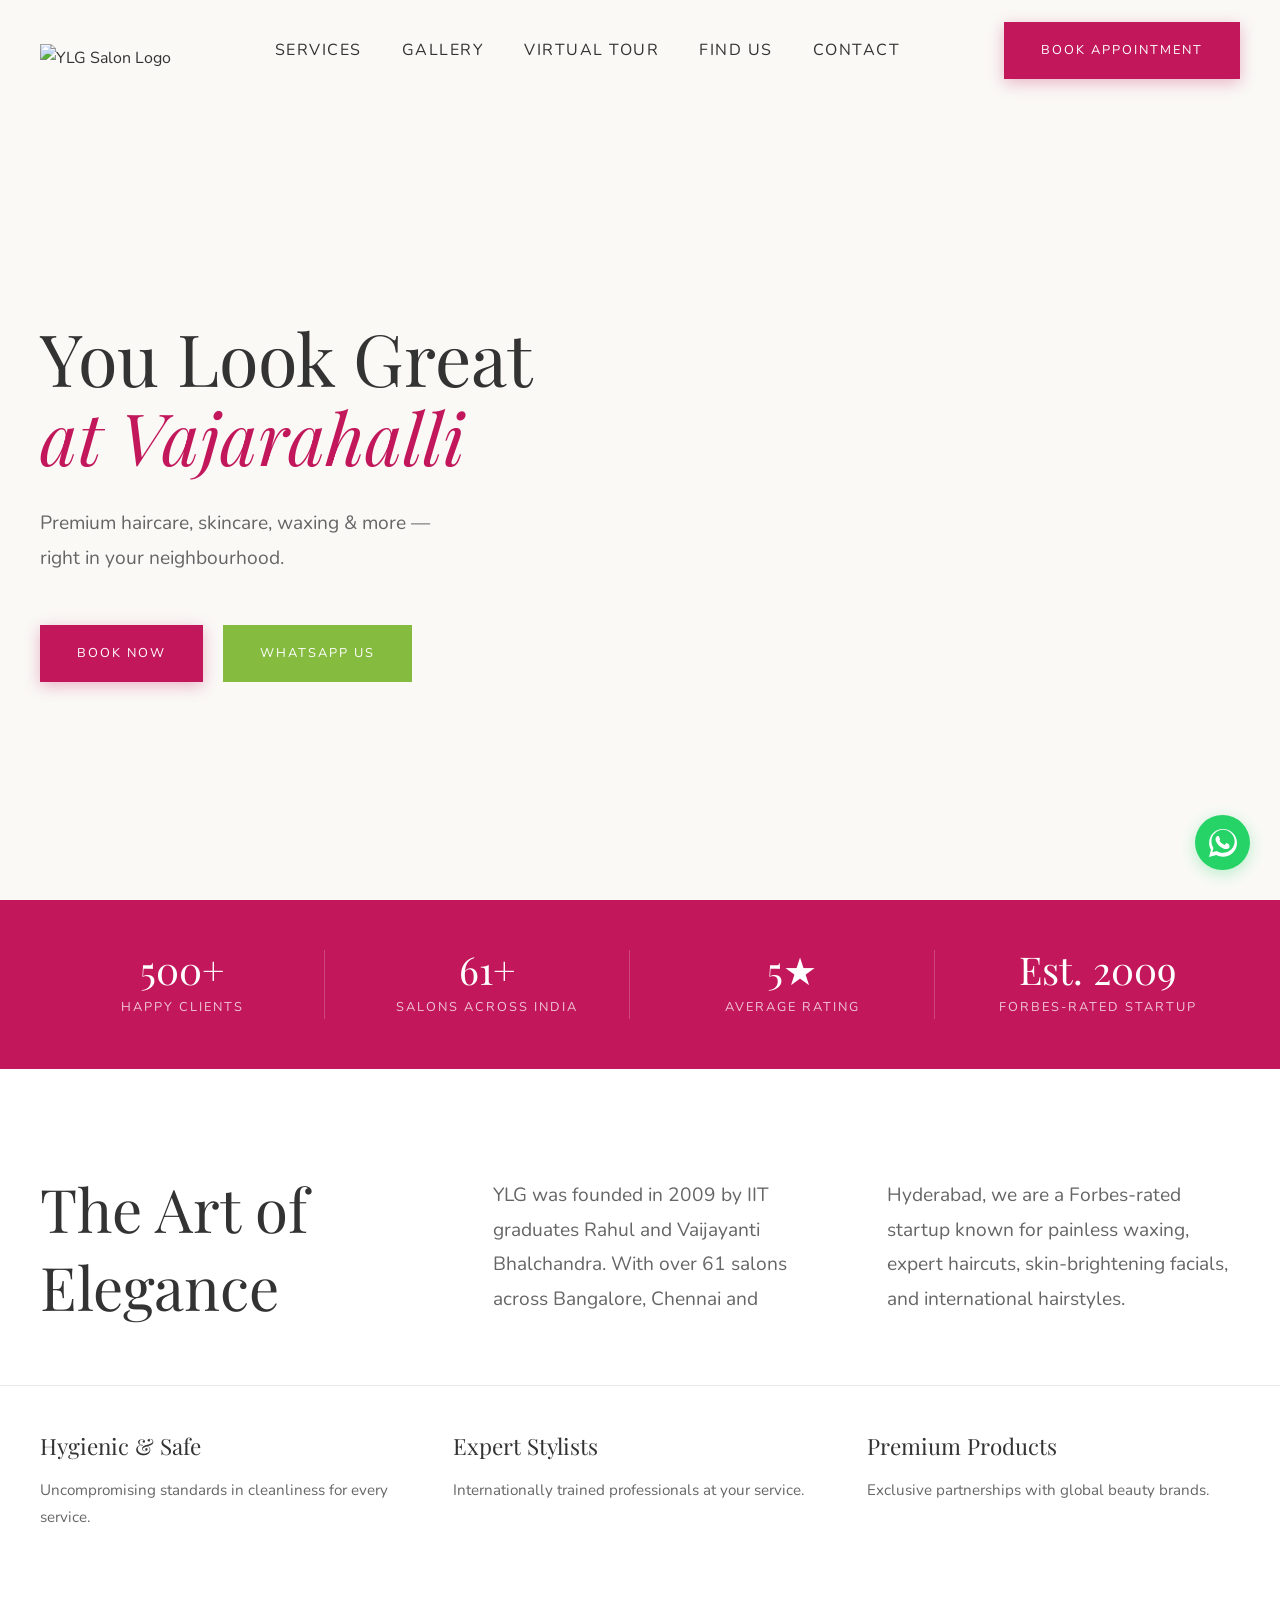
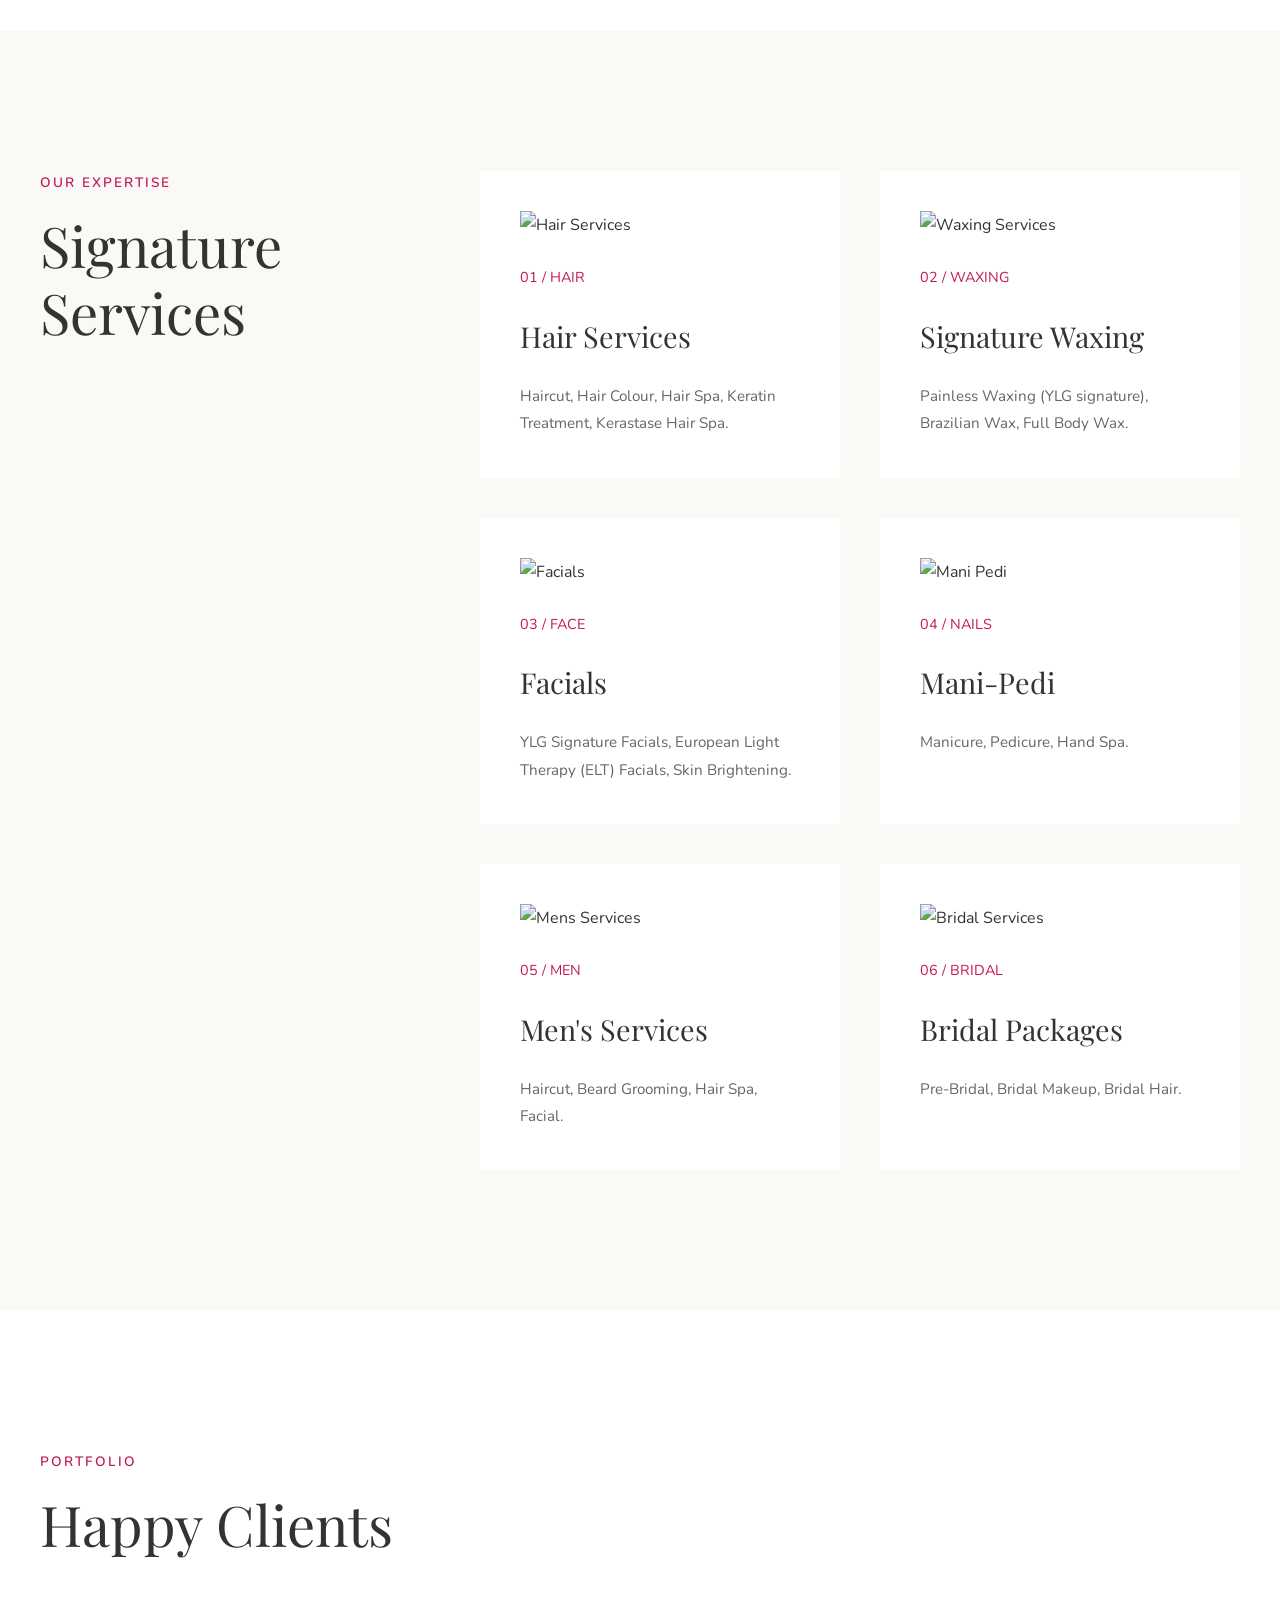
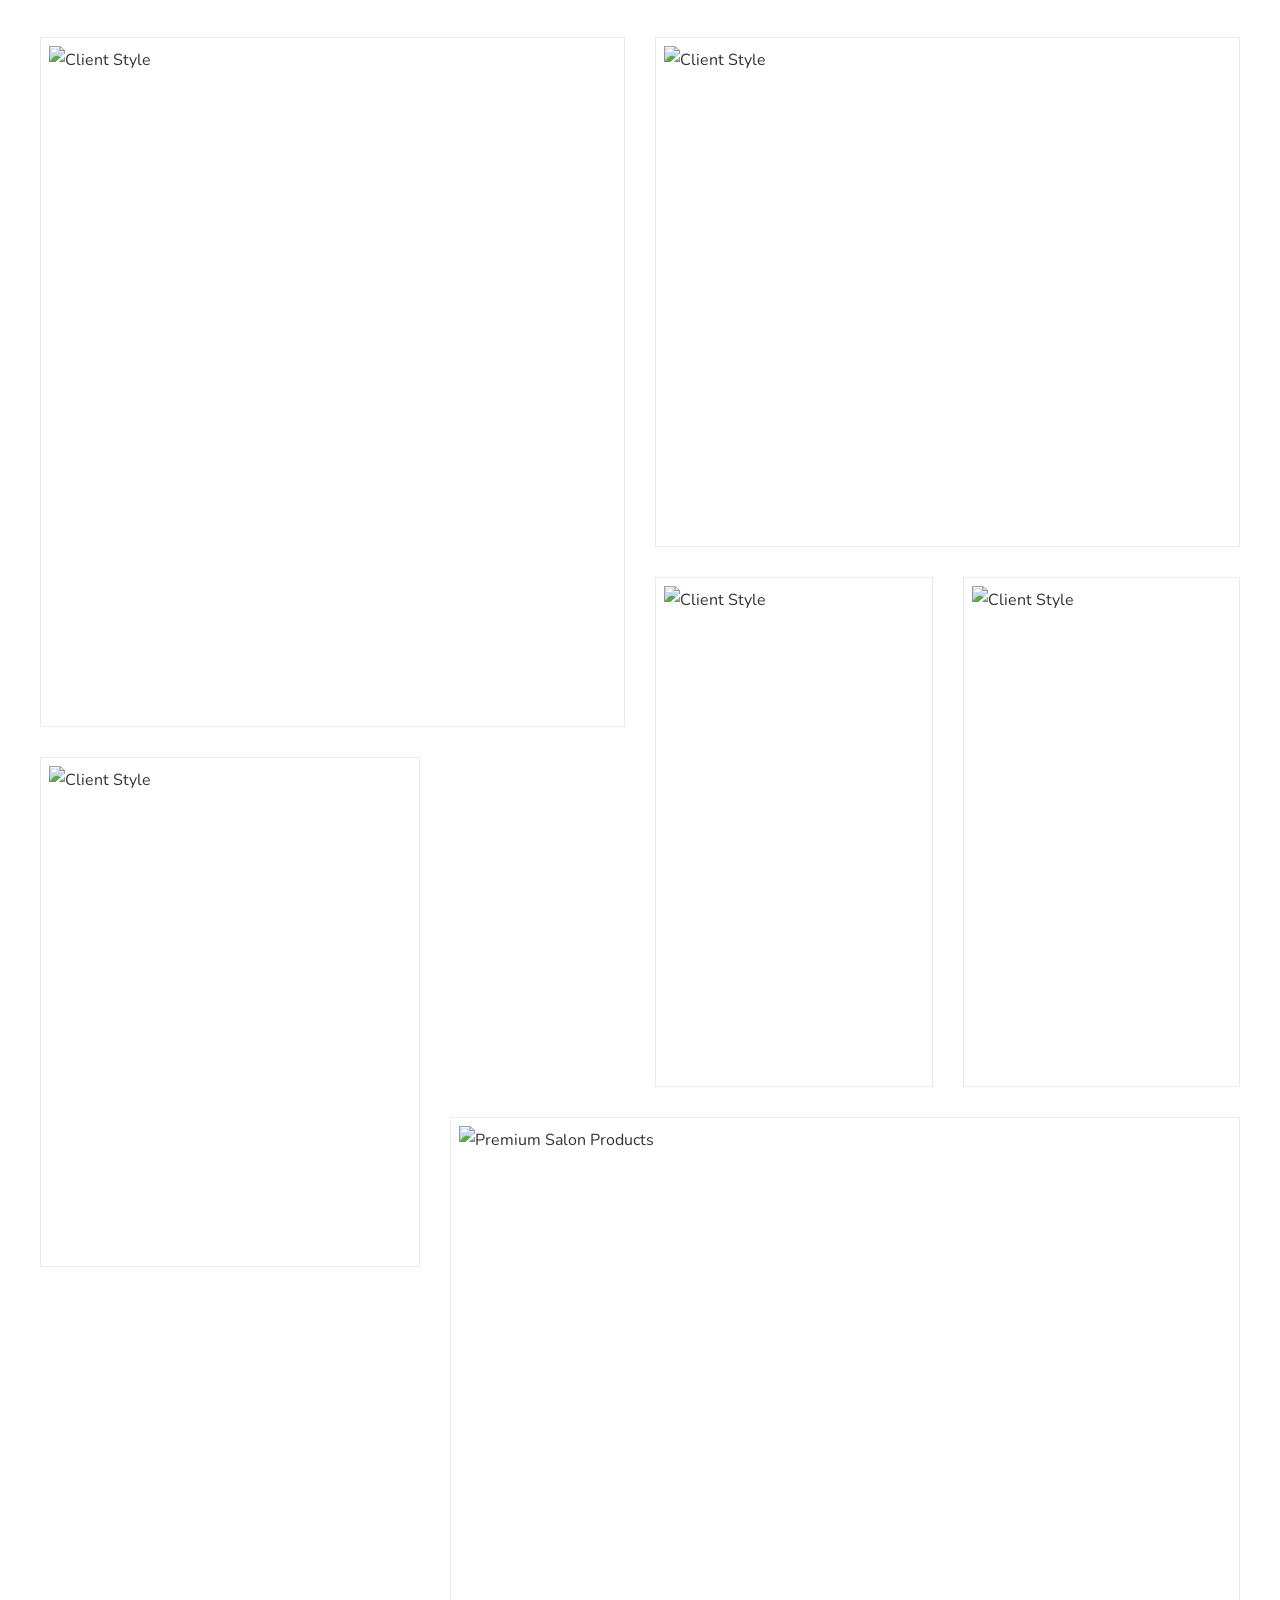
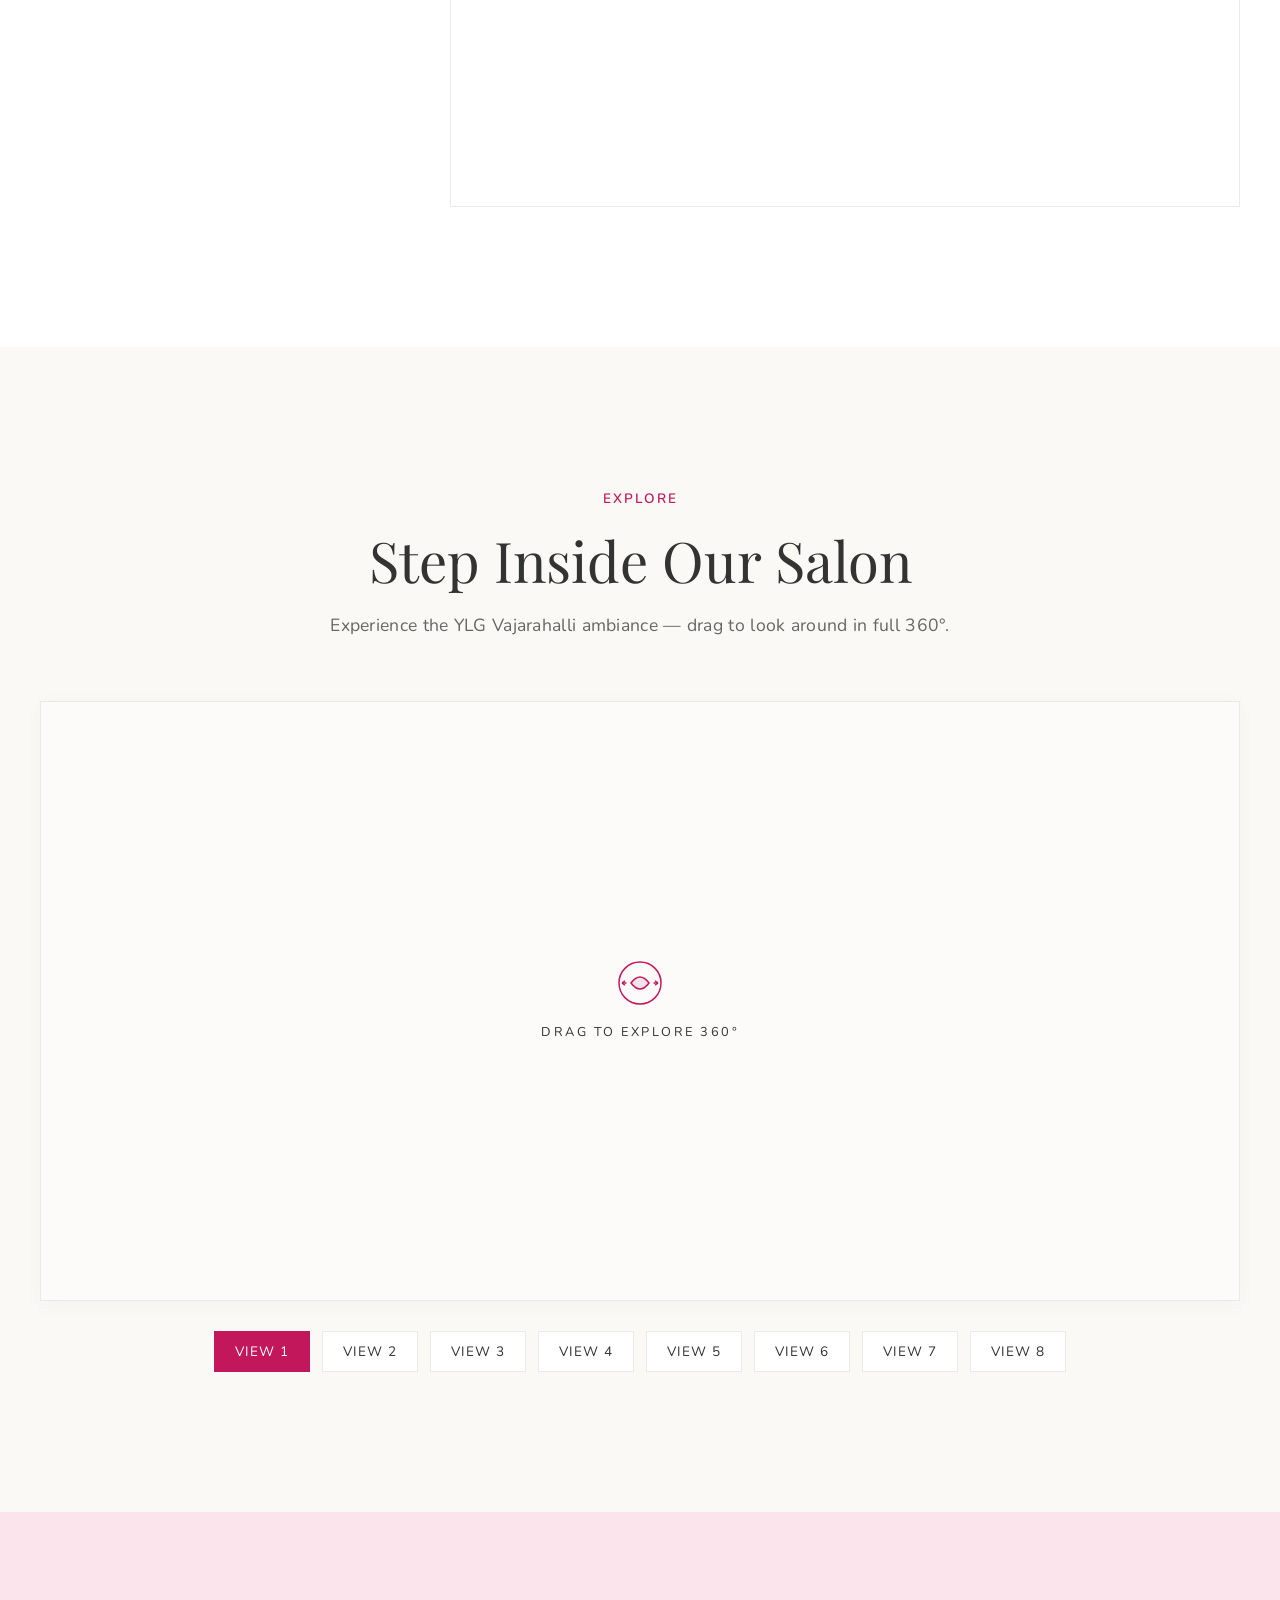
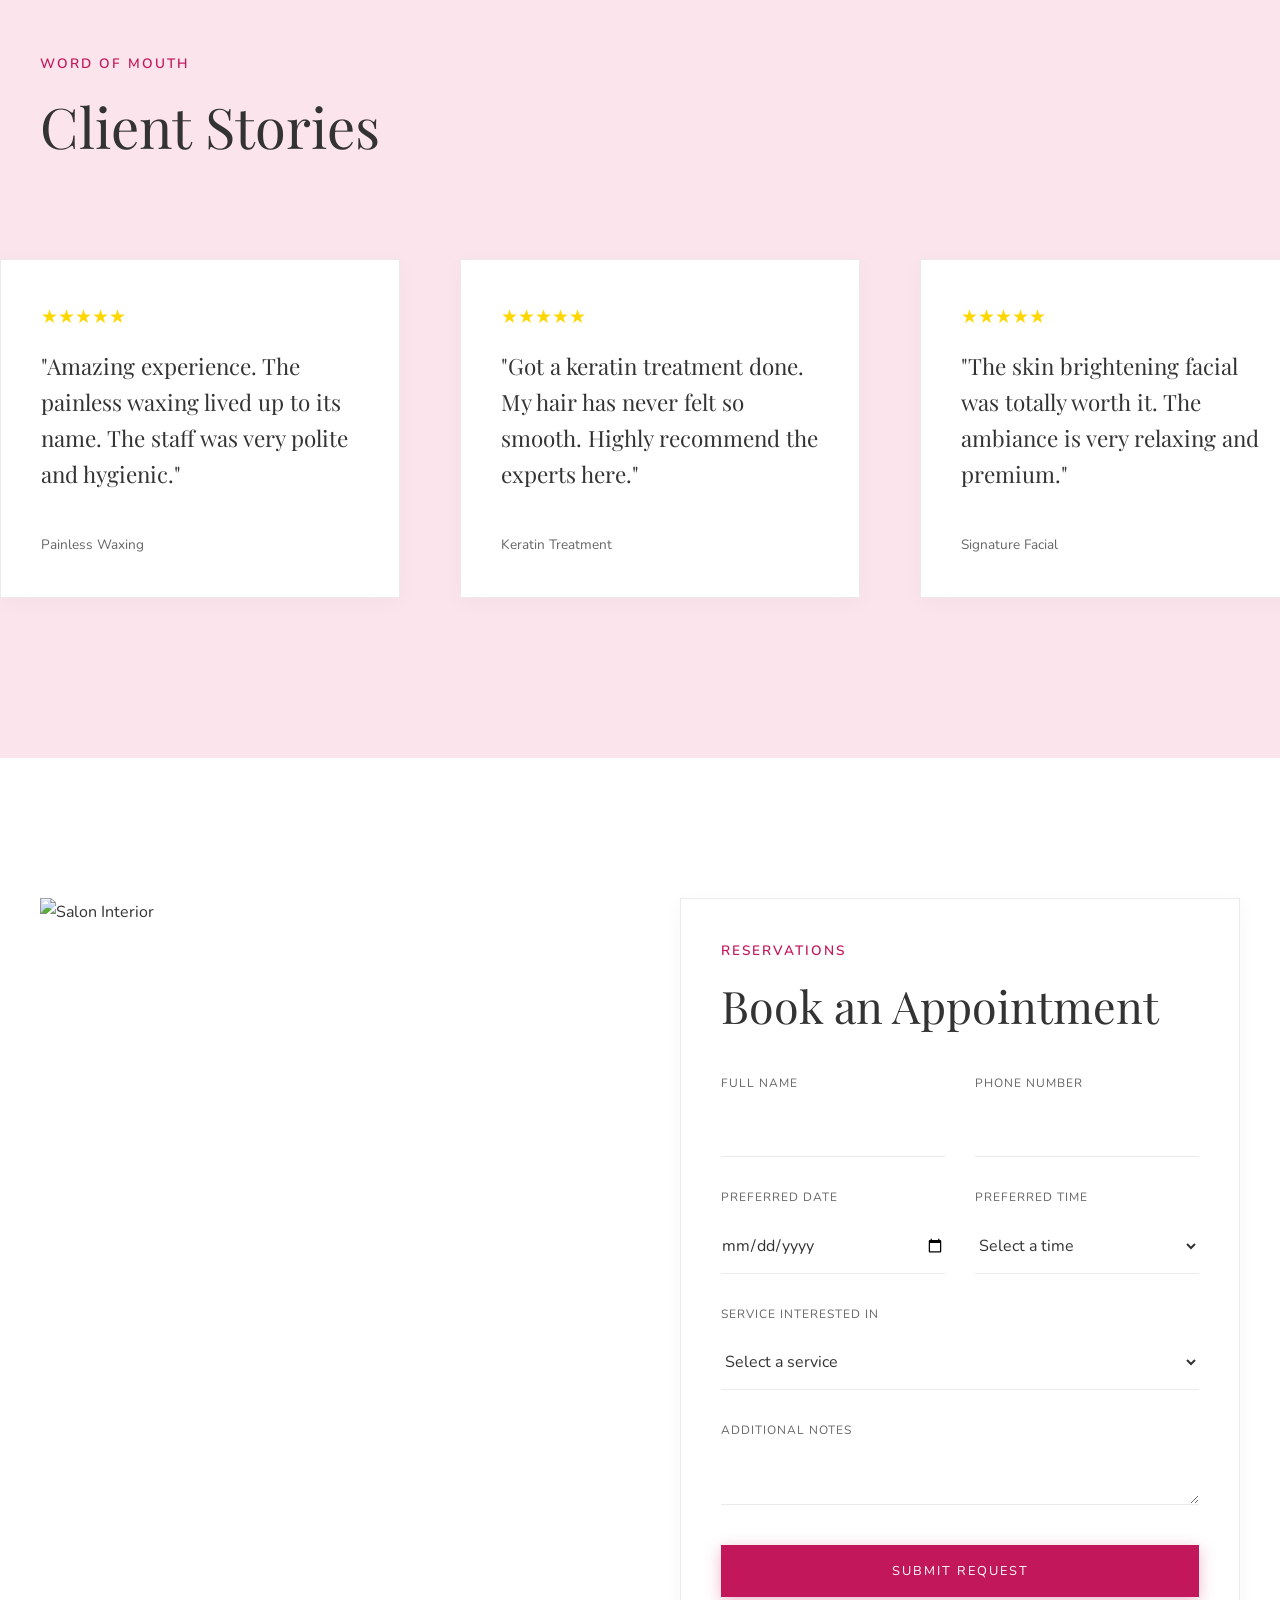
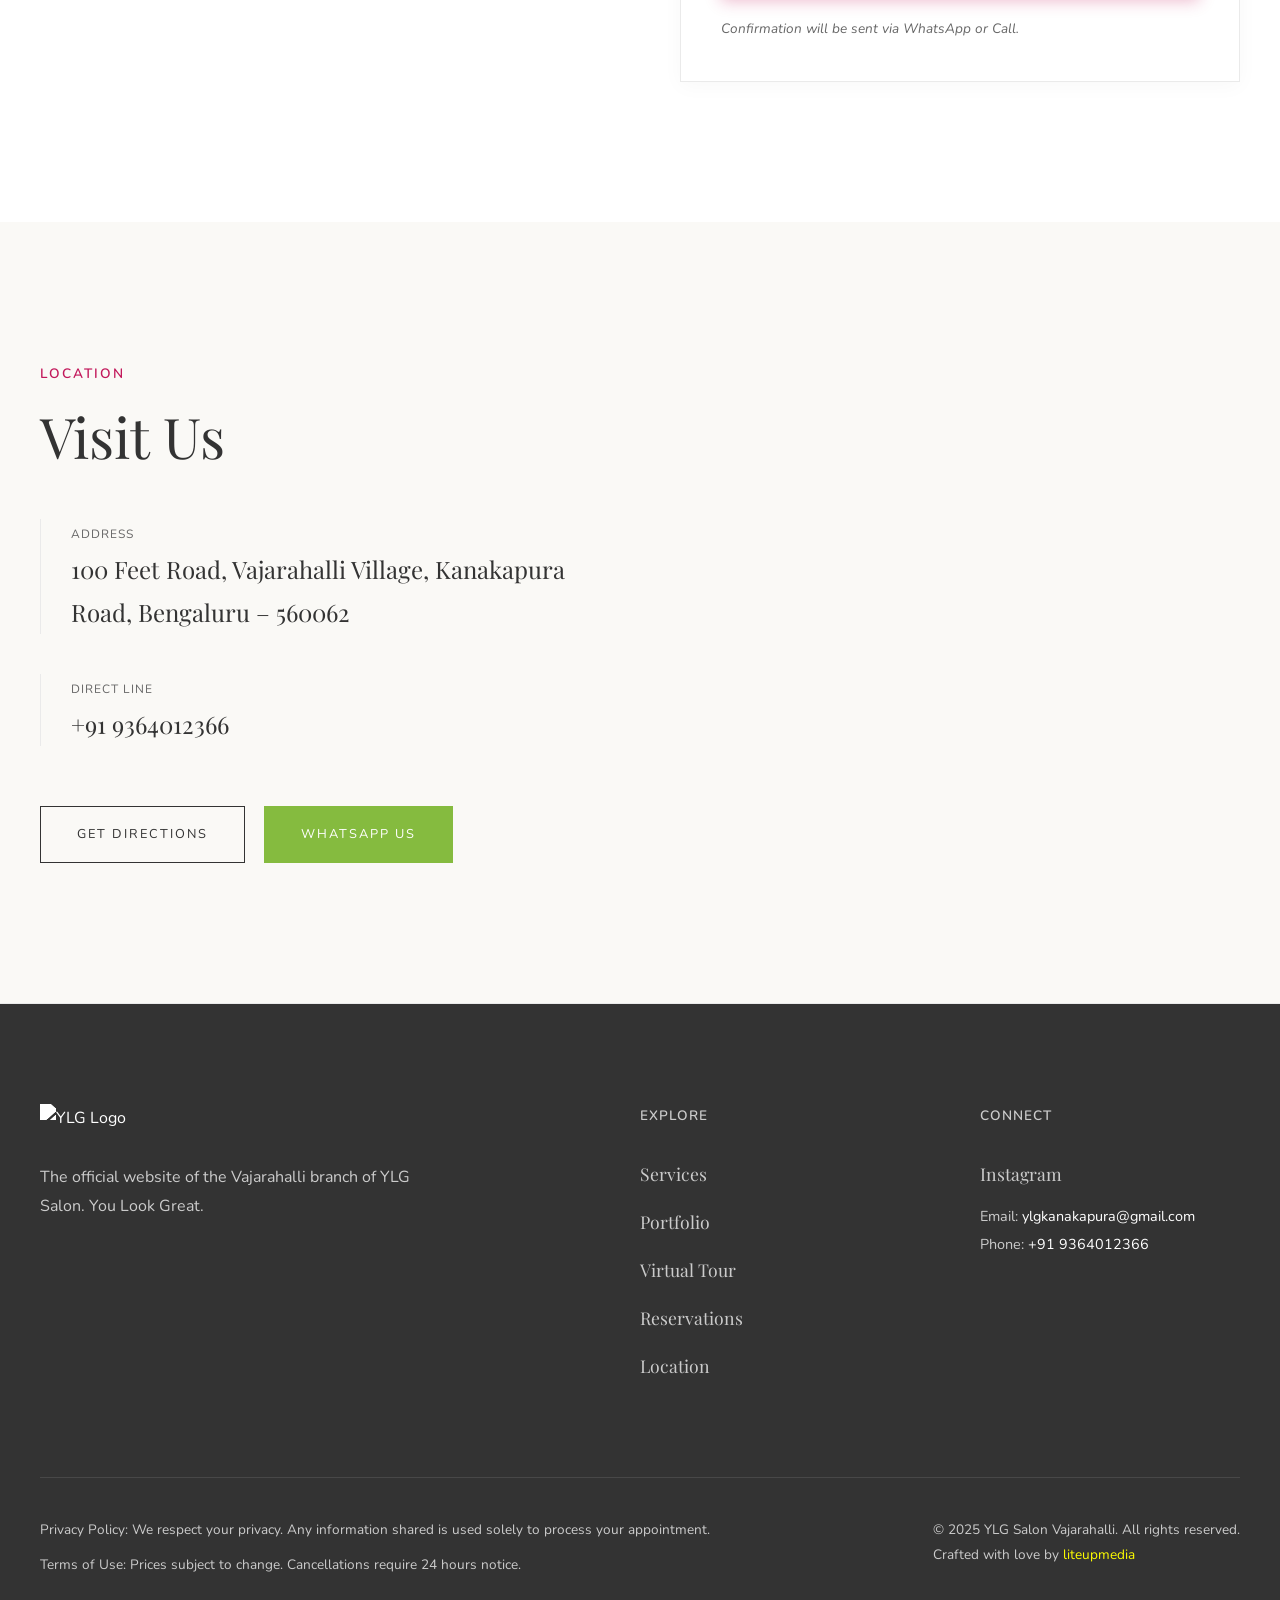
==== index.html @ 31057490 "Update website with latest UI changes" ====
<!DOCTYPE html>
<html>
<head>
  <meta charset="UTF-8">
  <title>YLG Salon Vajarahalli</title>
  <script>
    // Detect device and redirect immediately before any render
    (function() {
      const isMobile = /Mobi|Android|iPhone|iPad|iPod|BlackBerry|IEMobile|Opera Mini/i.test(navigator.userAgent)
        || window.innerWidth <= 768;
      if (isMobile) {
        window.location.replace("mobile.html");
      } else {
        window.location.replace("desktop.html");
      }
    })();
  </script>
</head>
<body>
  <noscript>
    <a href="desktop.html">Click here if you are on a desktop</a> |
    <a href="mobile.html">Click here if you are on mobile</a>
  </noscript>
</body>
</html>
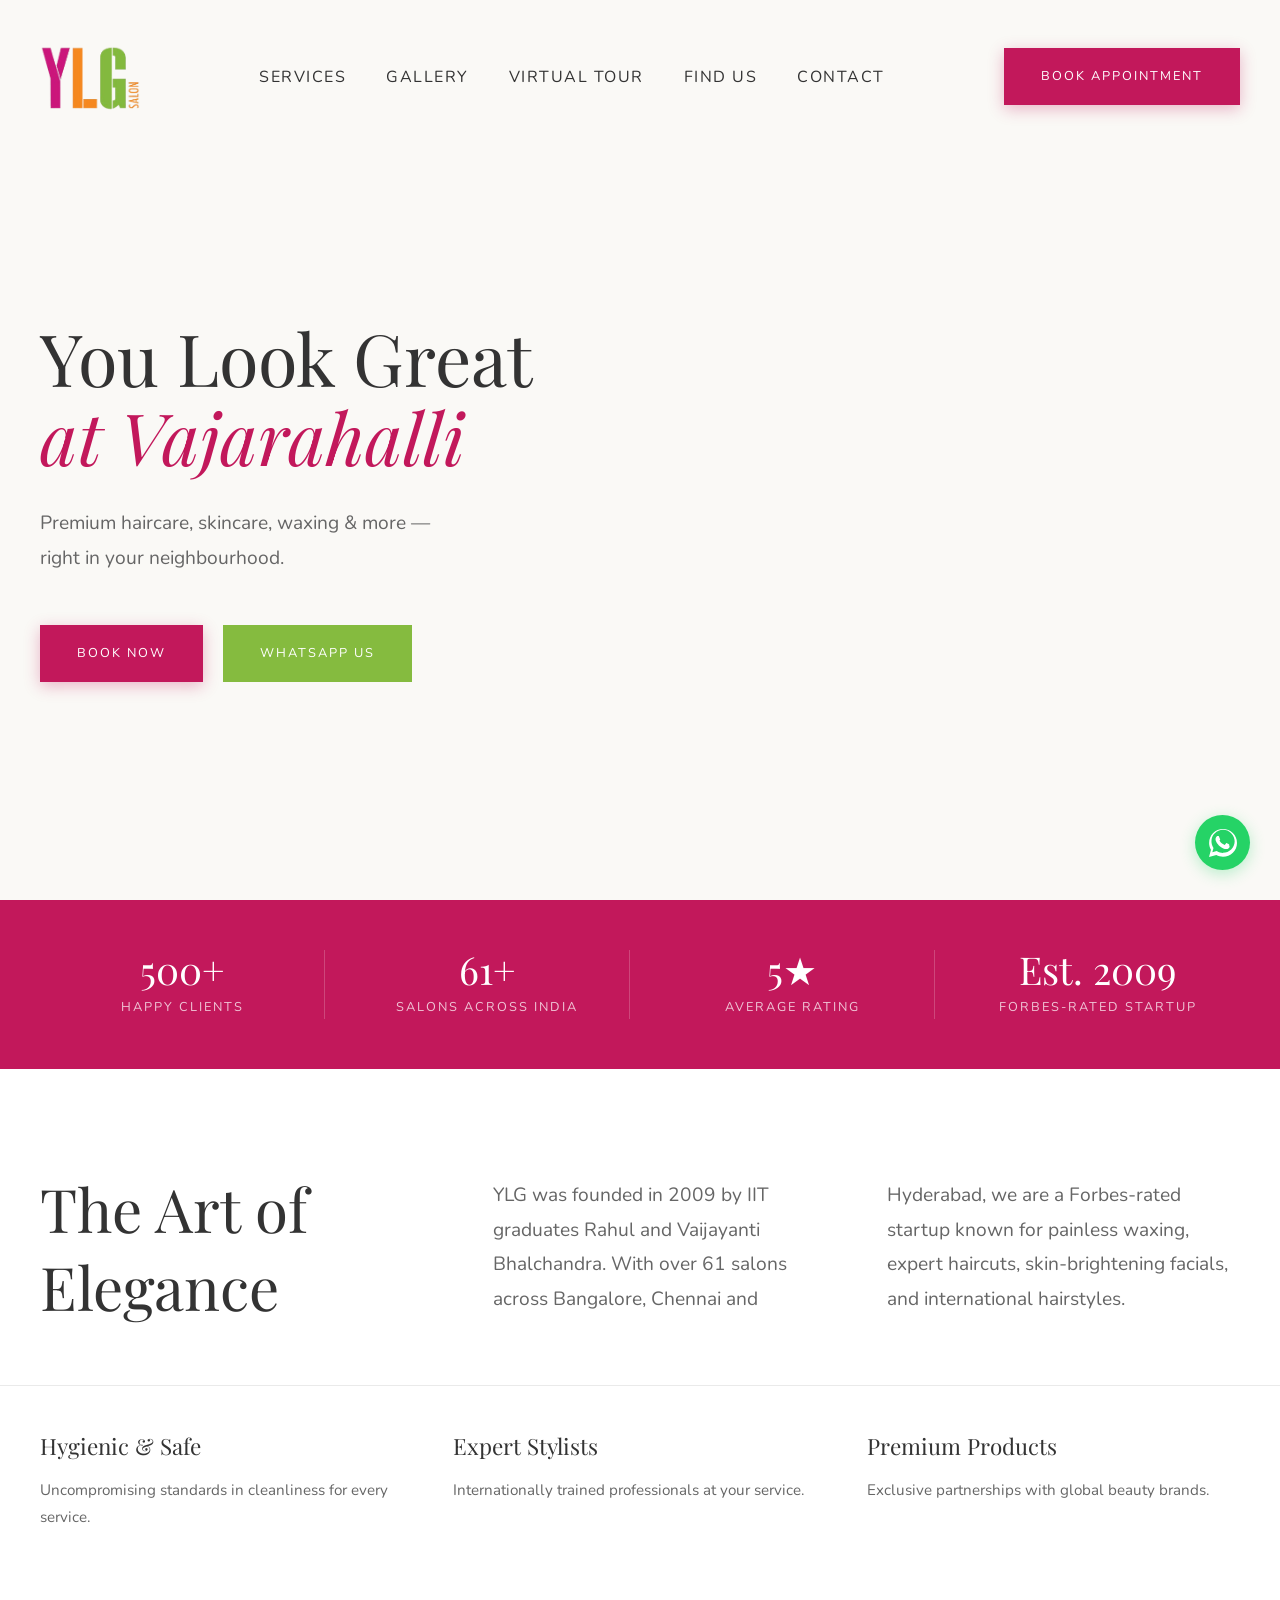
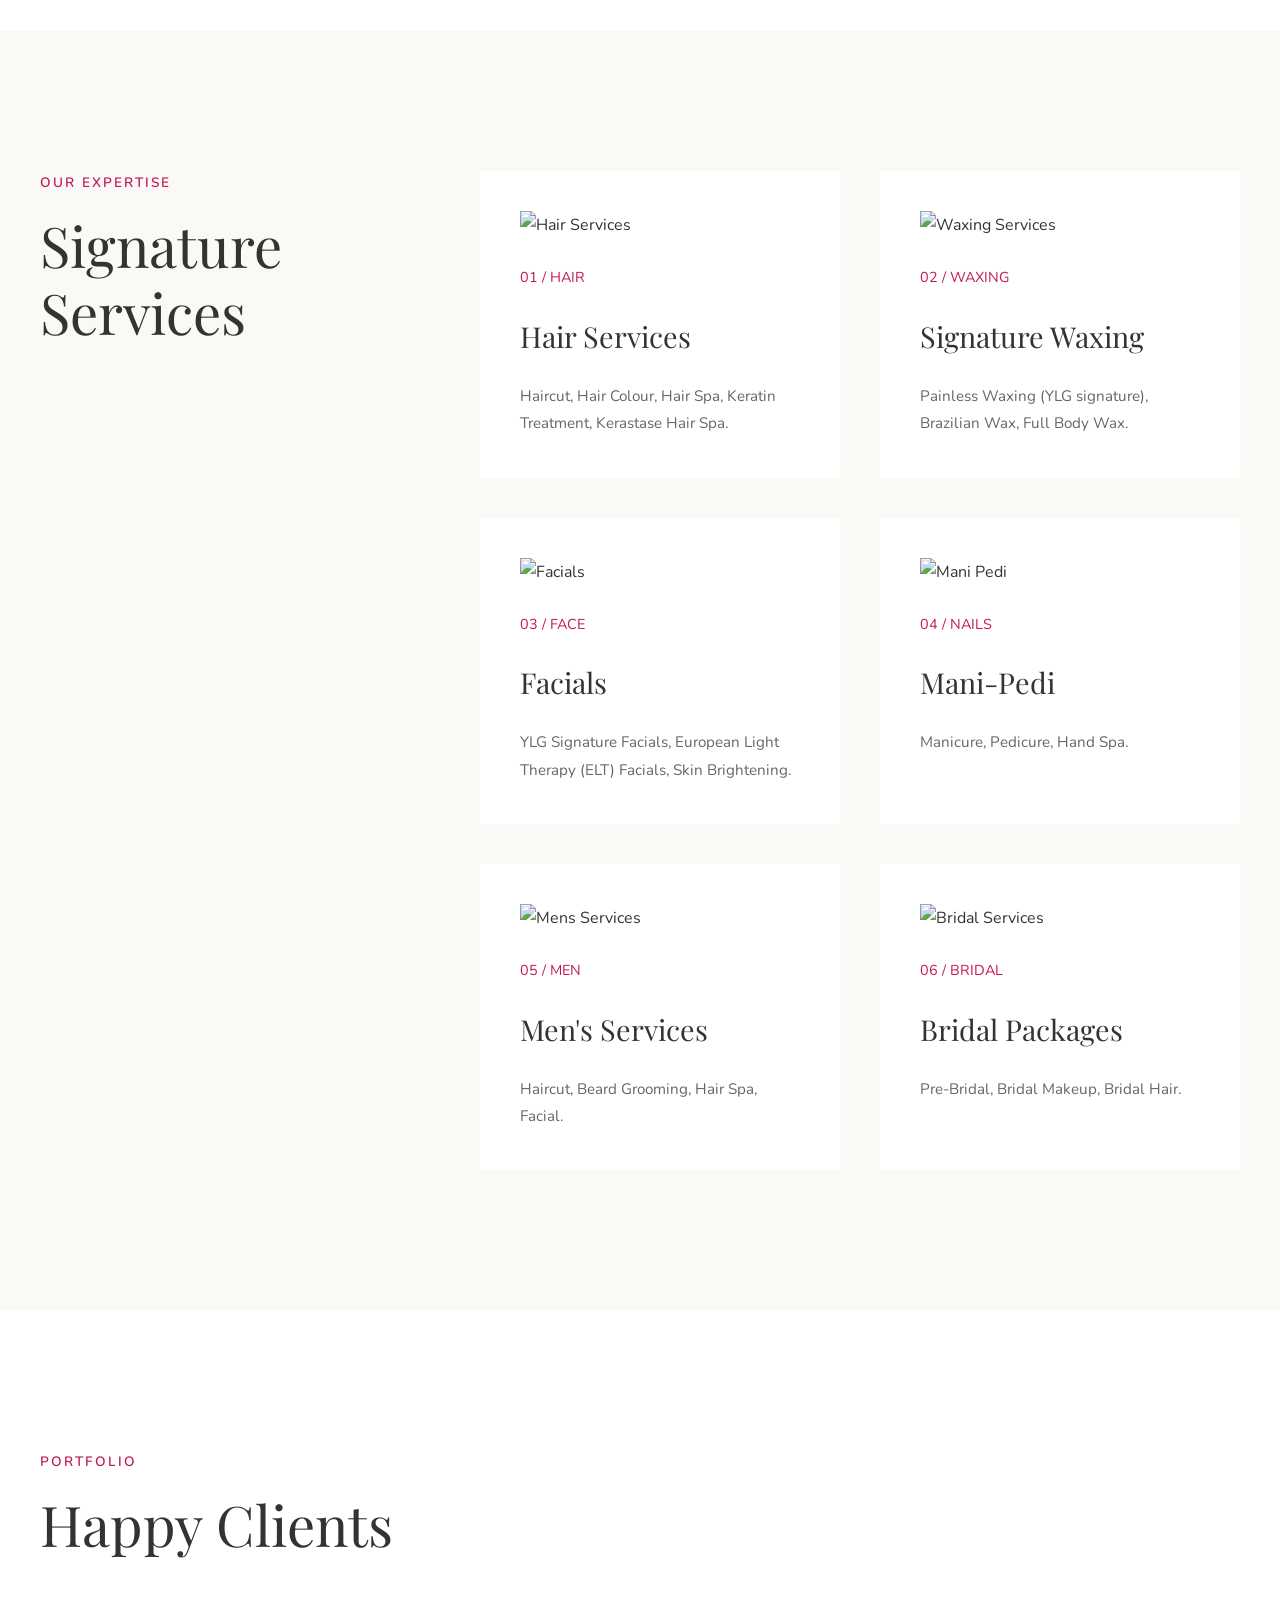
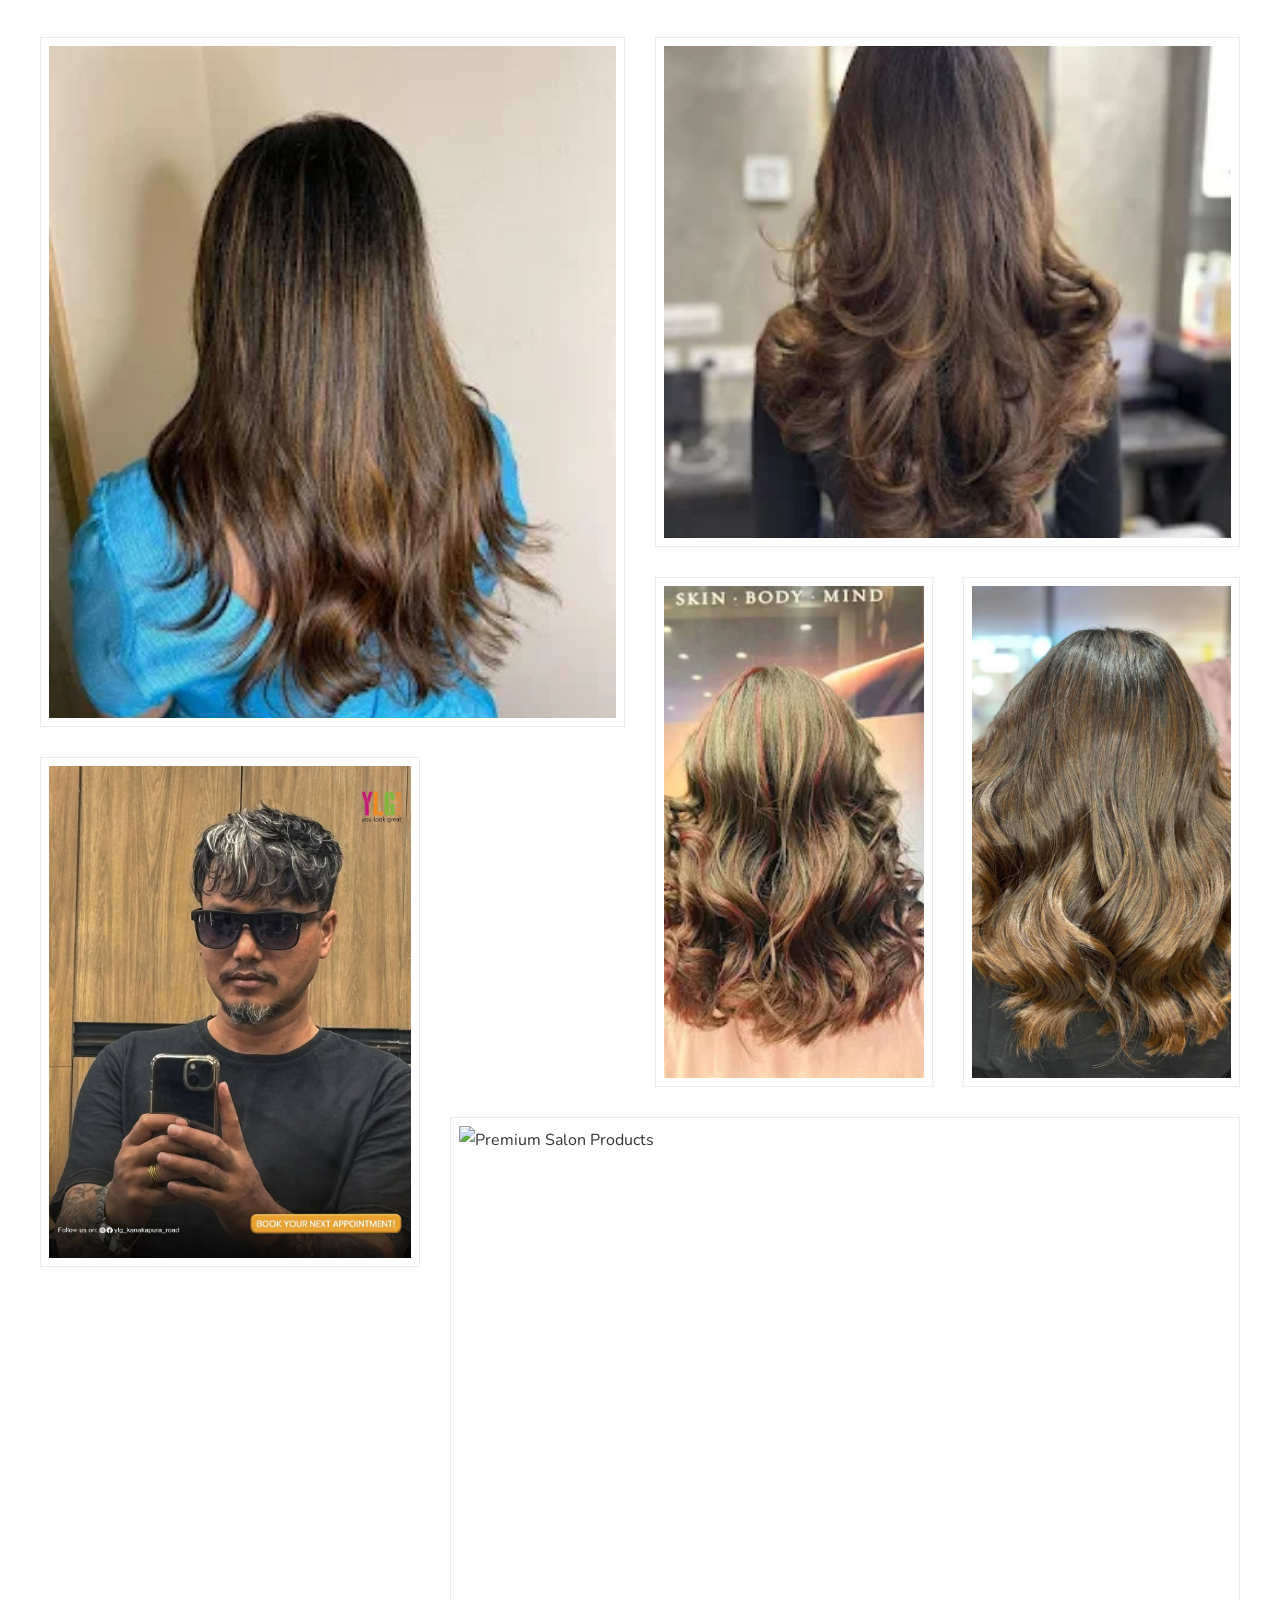
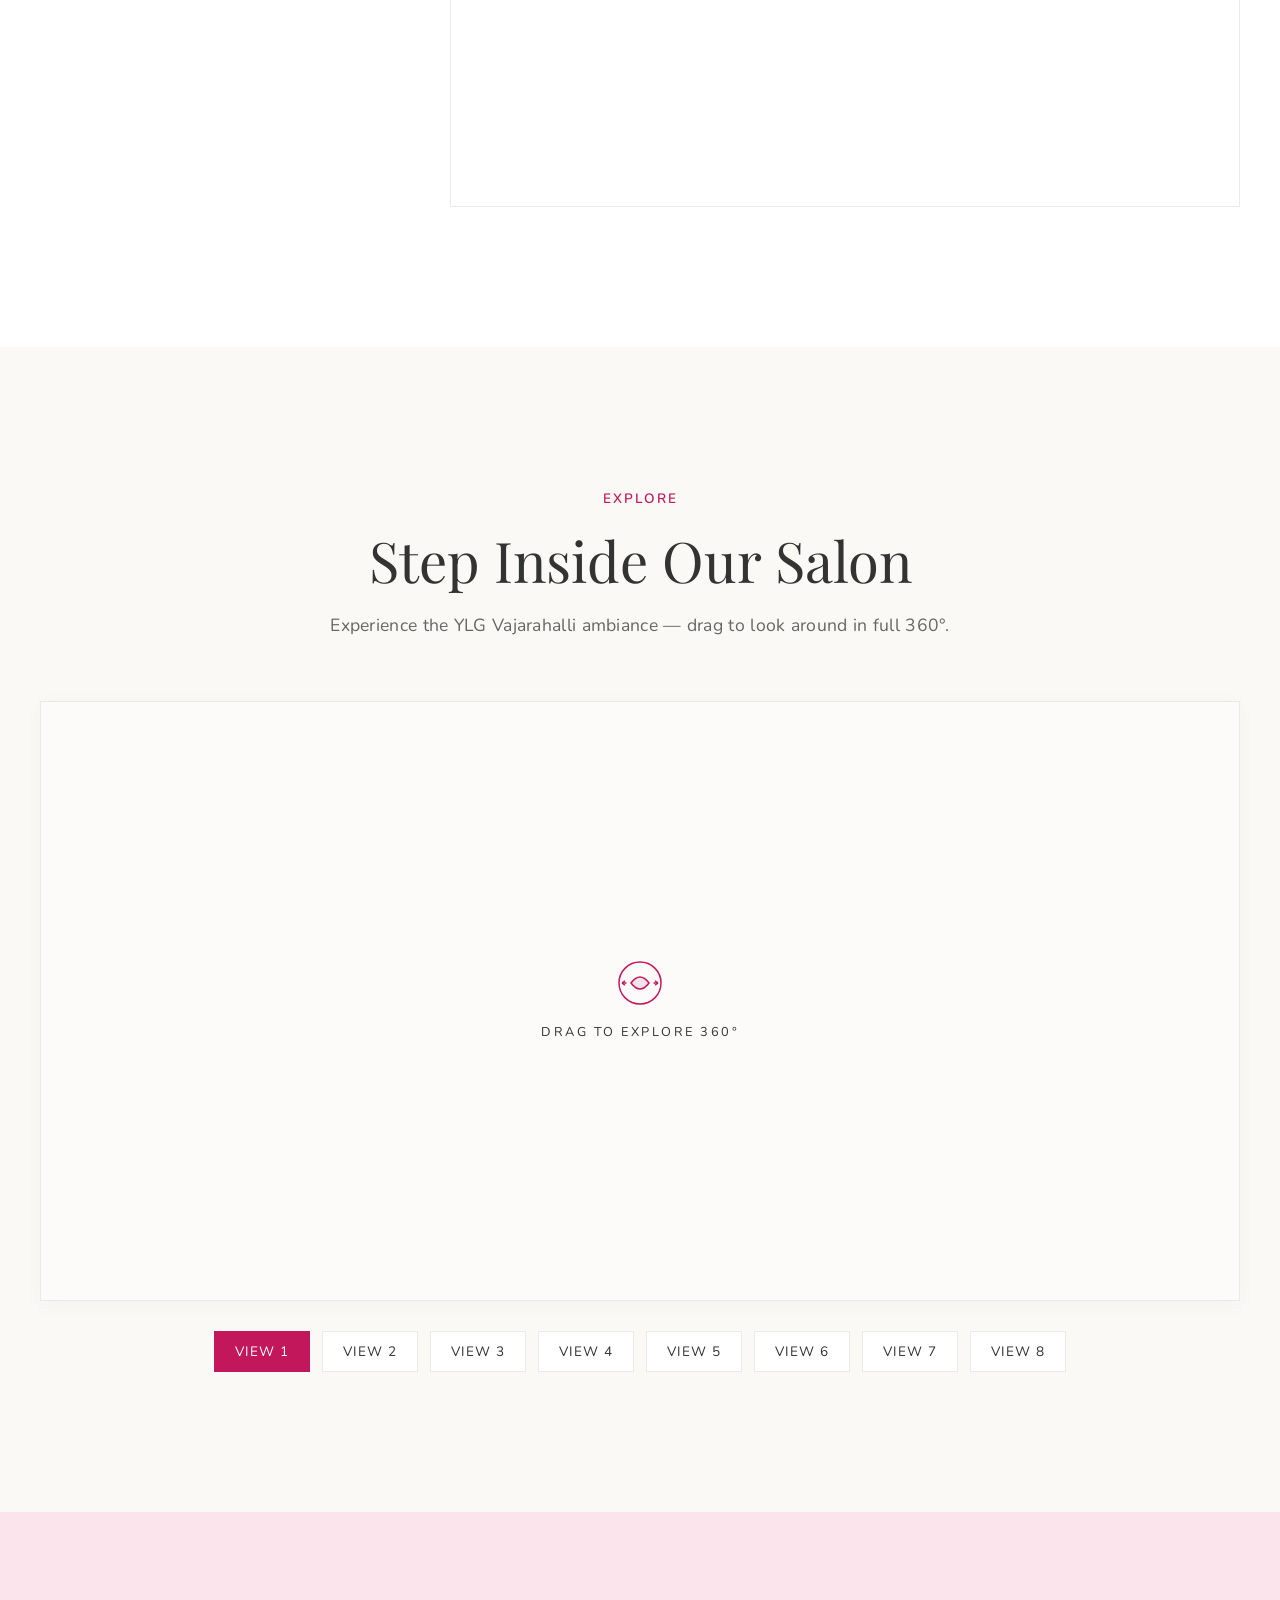
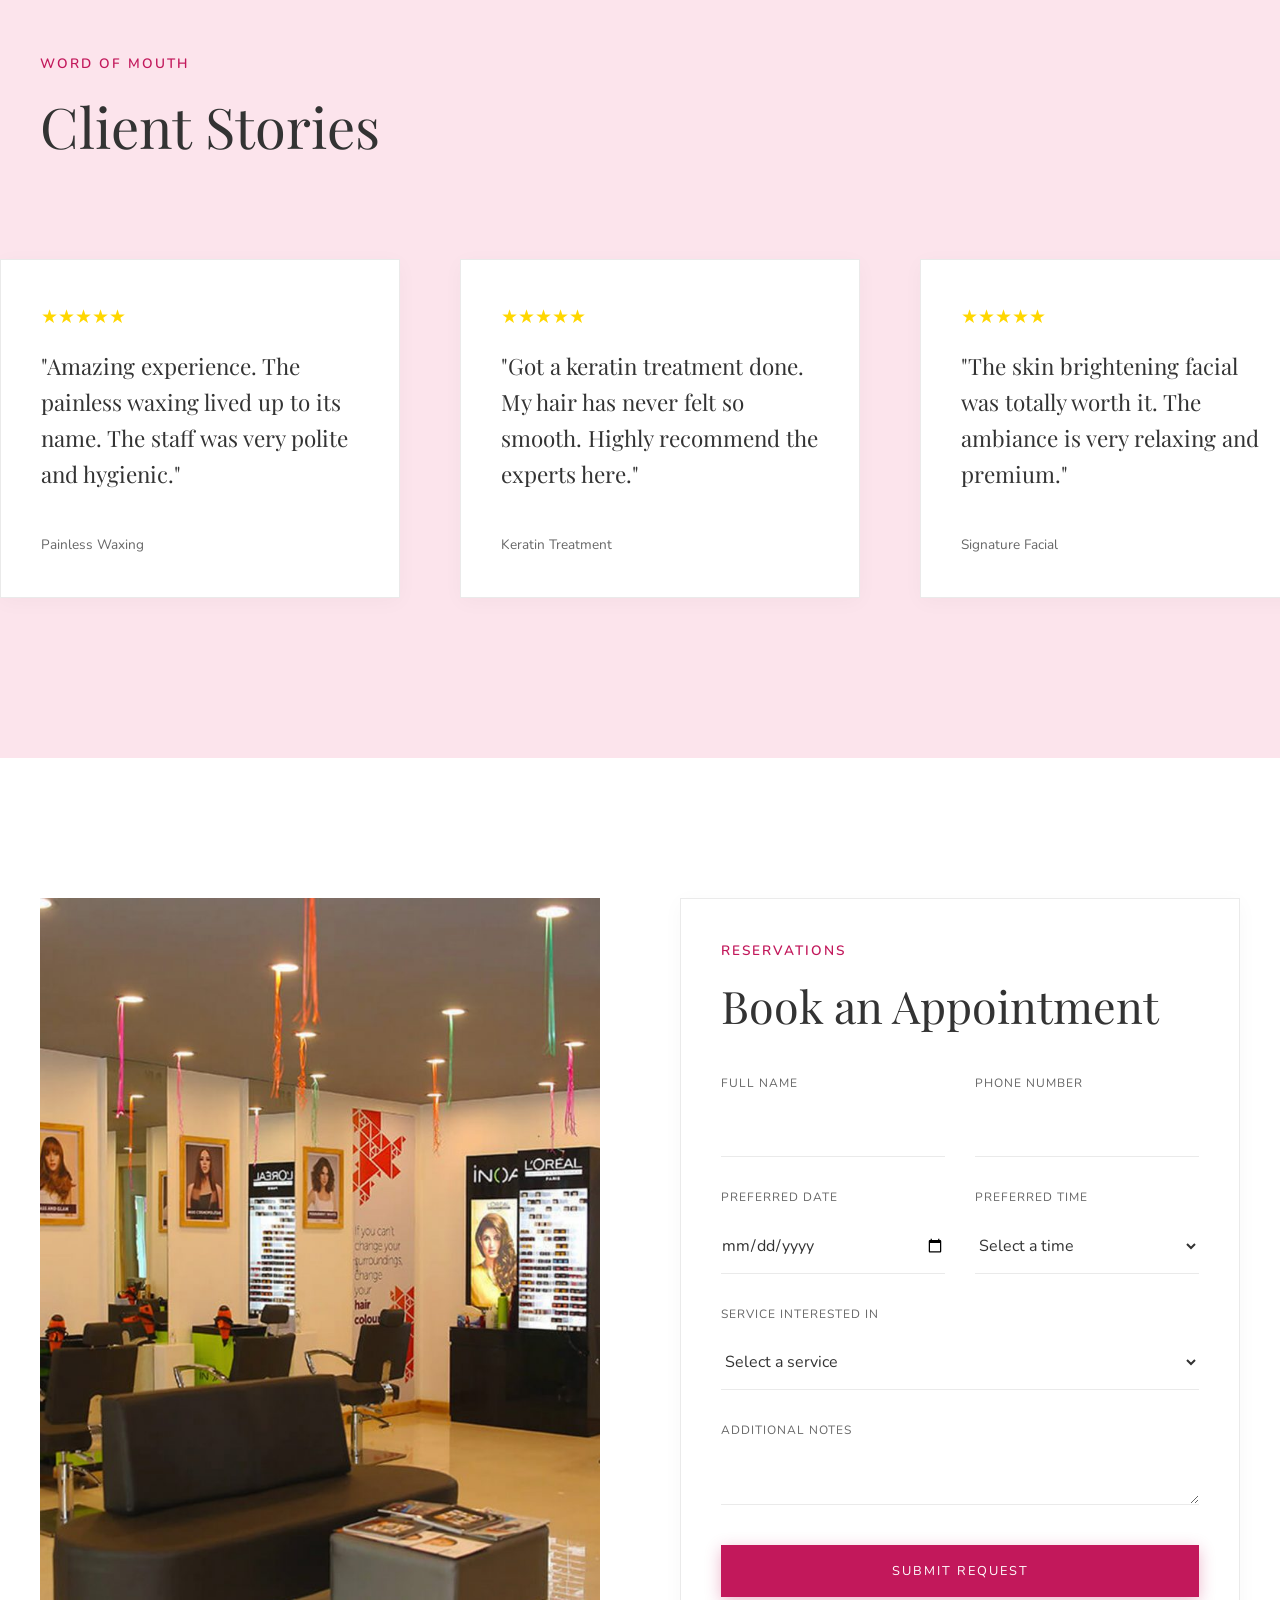
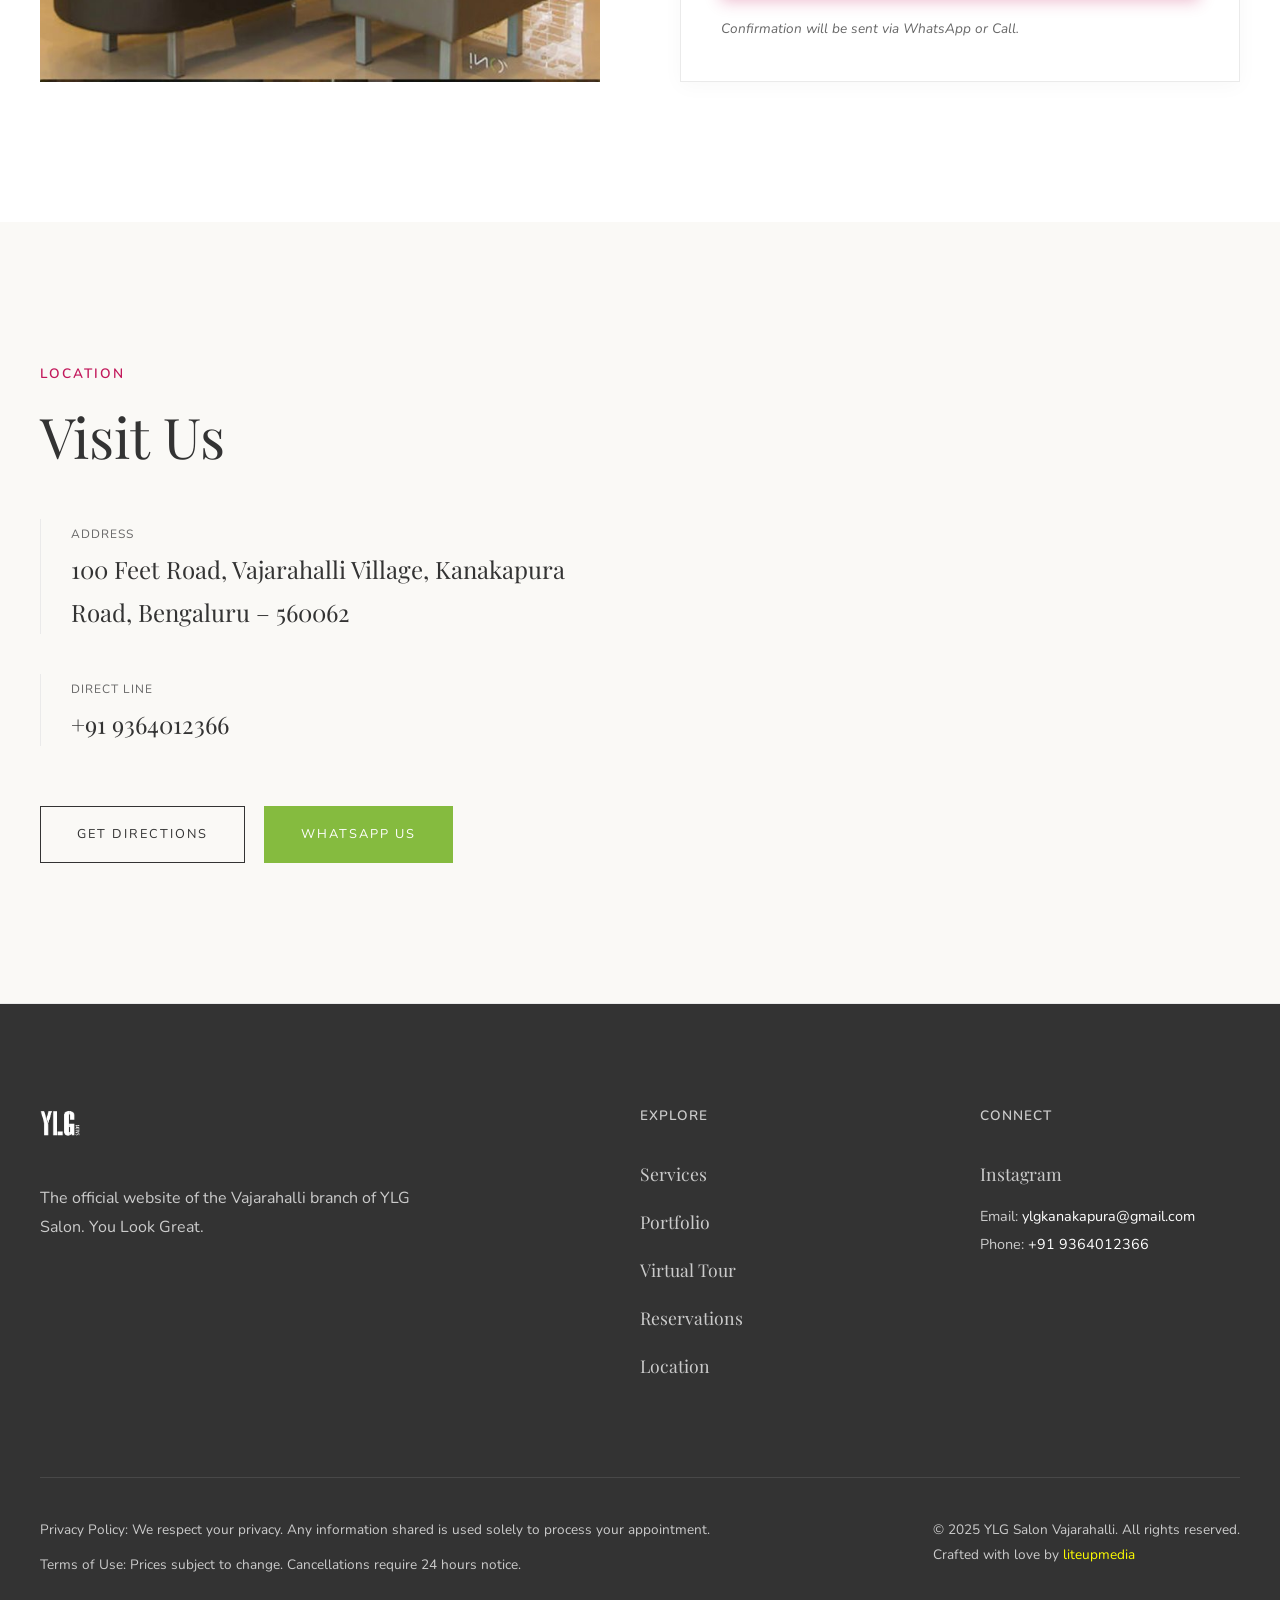
==== commit 93f990ef: "Add logo as favicon to all pages" ====
--- a/index.html
+++ b/index.html
@@ -3,6 +3,7 @@
 <head>
   <meta charset="UTF-8">
   <title>YLG Salon Vajarahalli</title>
+  <link rel="icon" type="image/png" href="assets/logo.png">
   <script>
     // Detect device and redirect immediately before any render
     (function() {
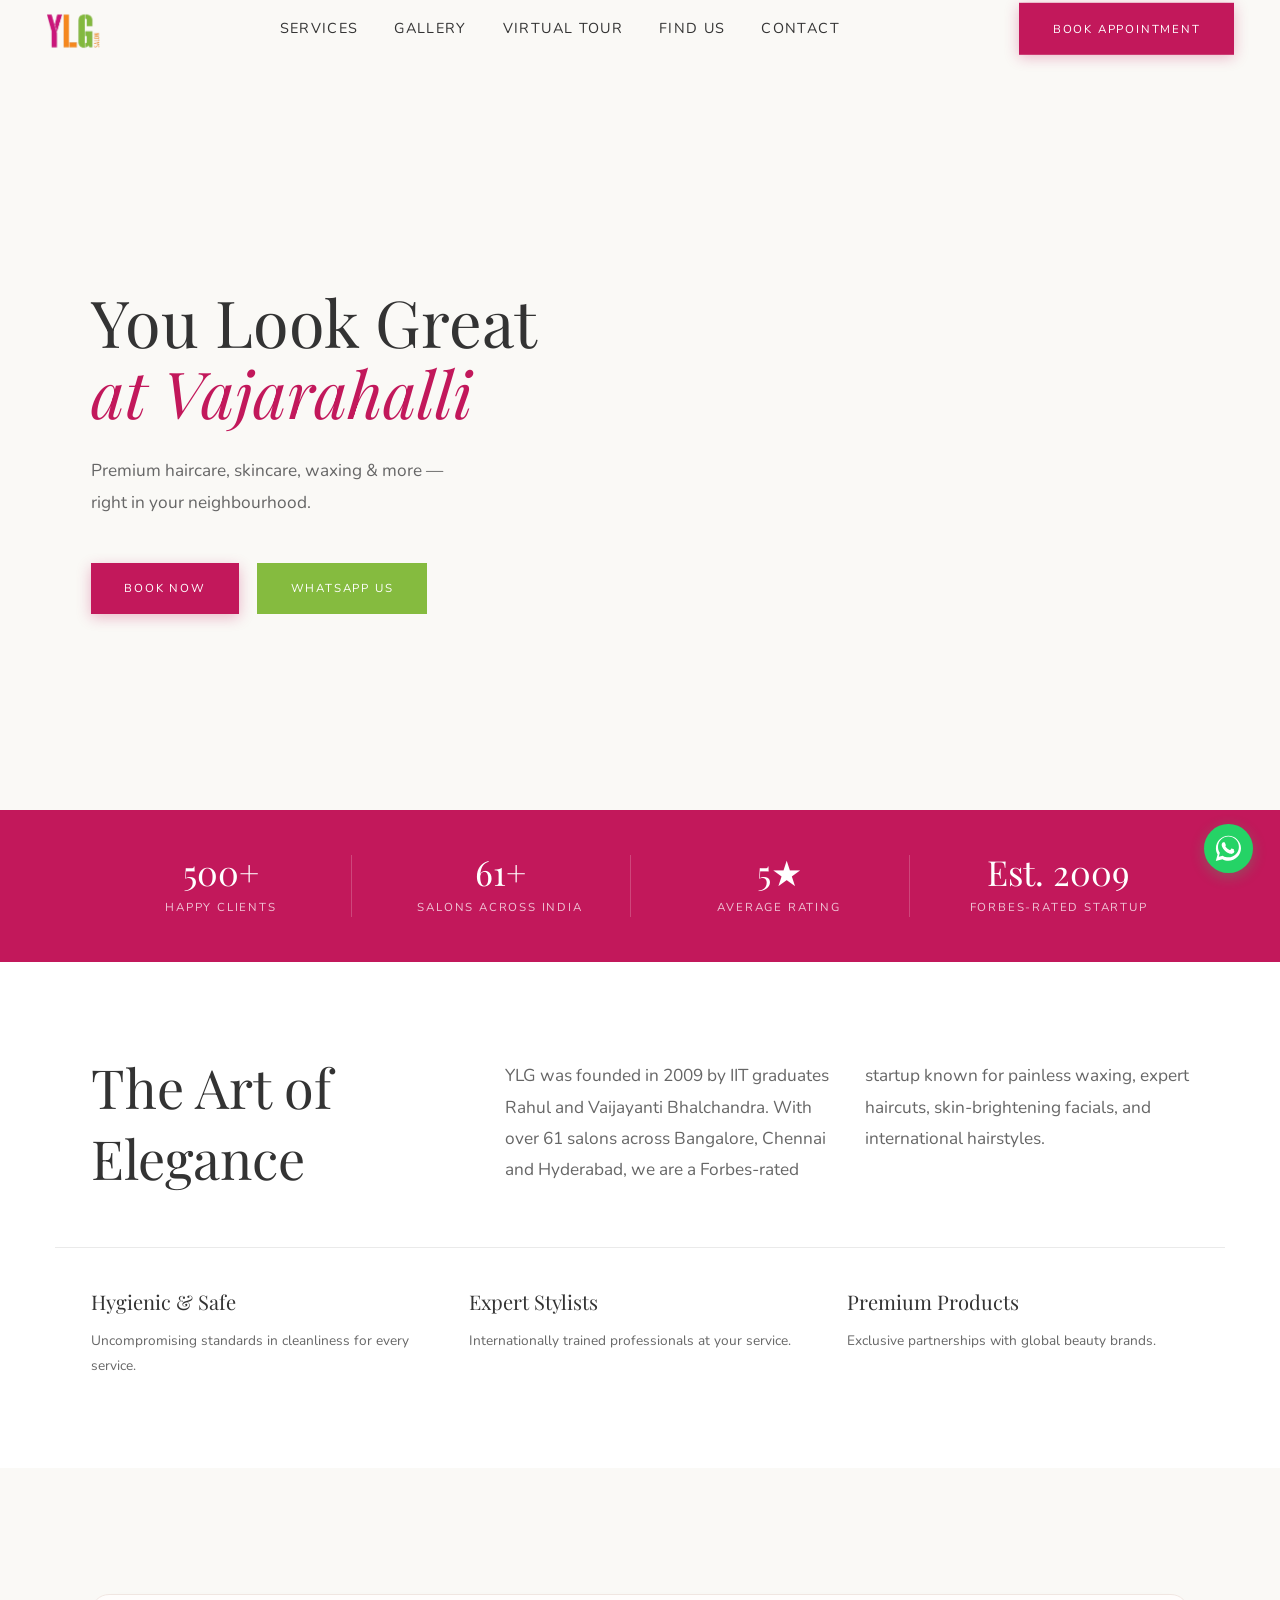
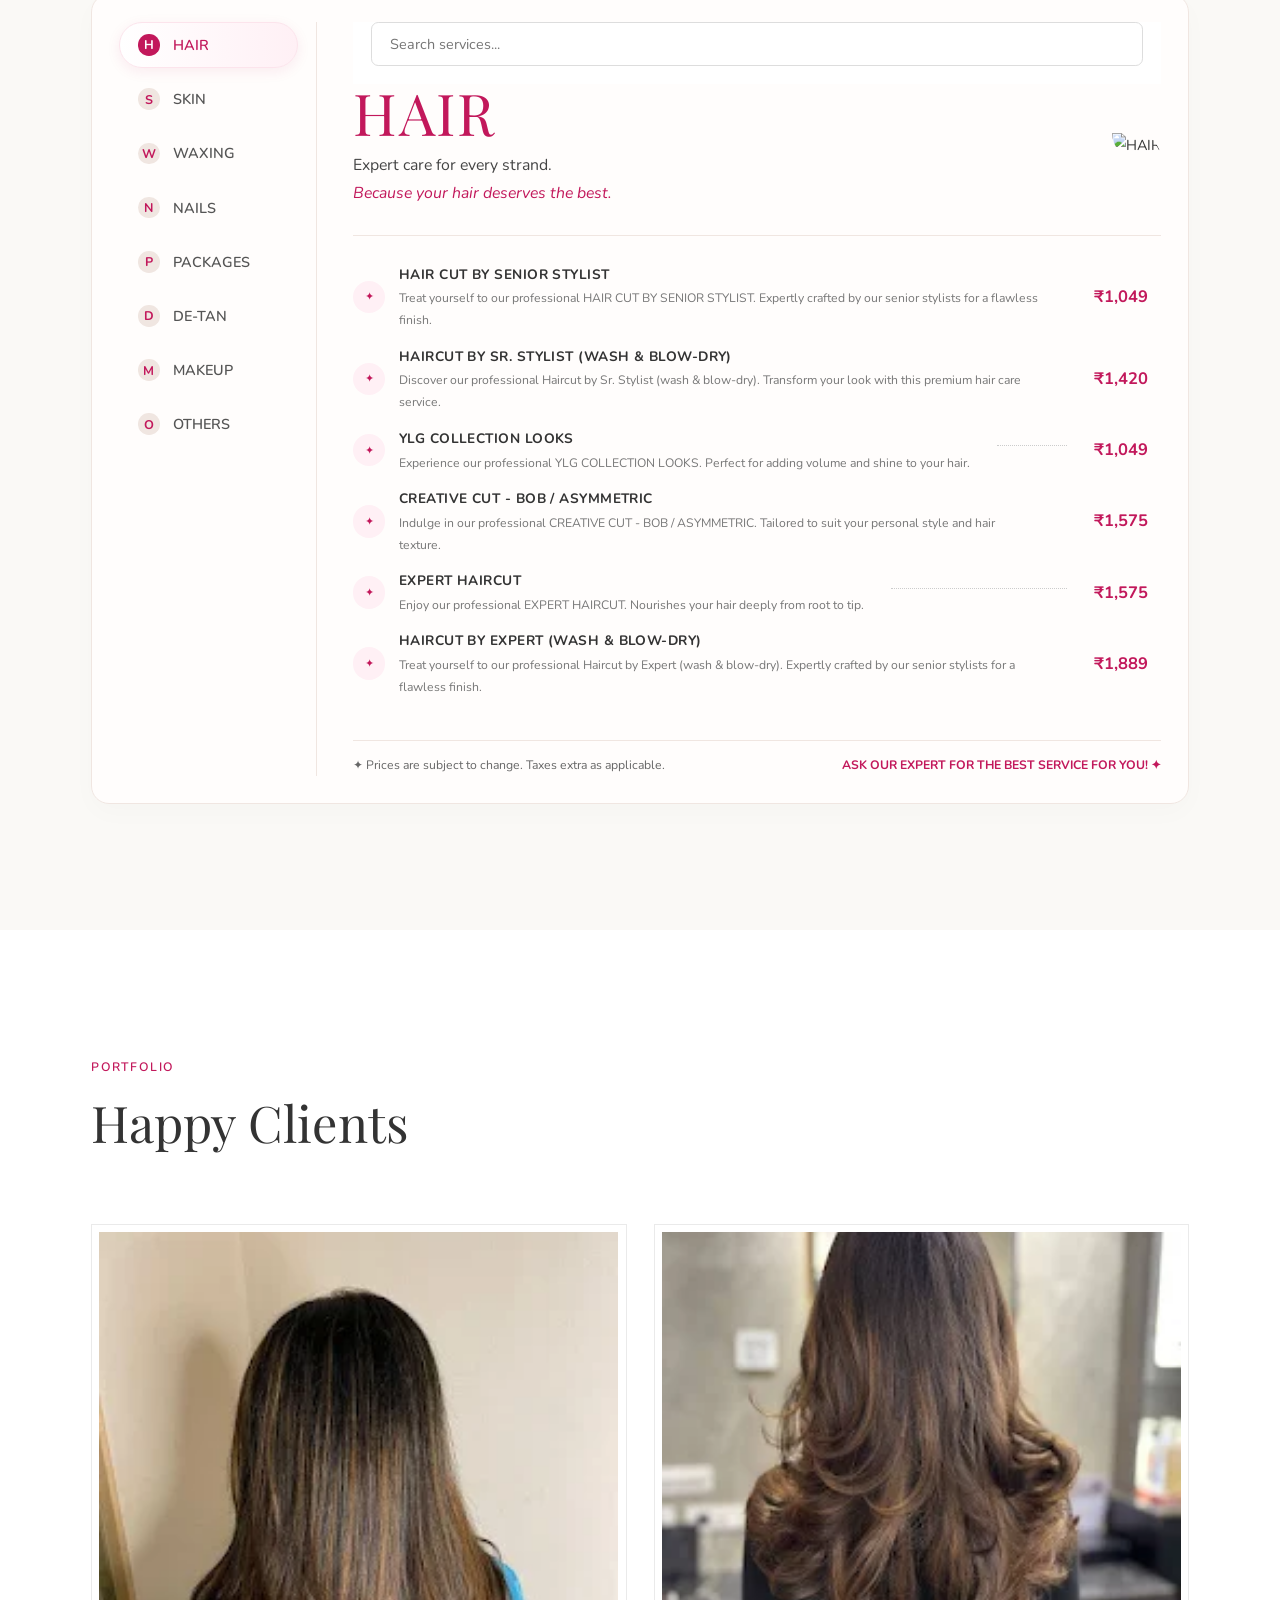
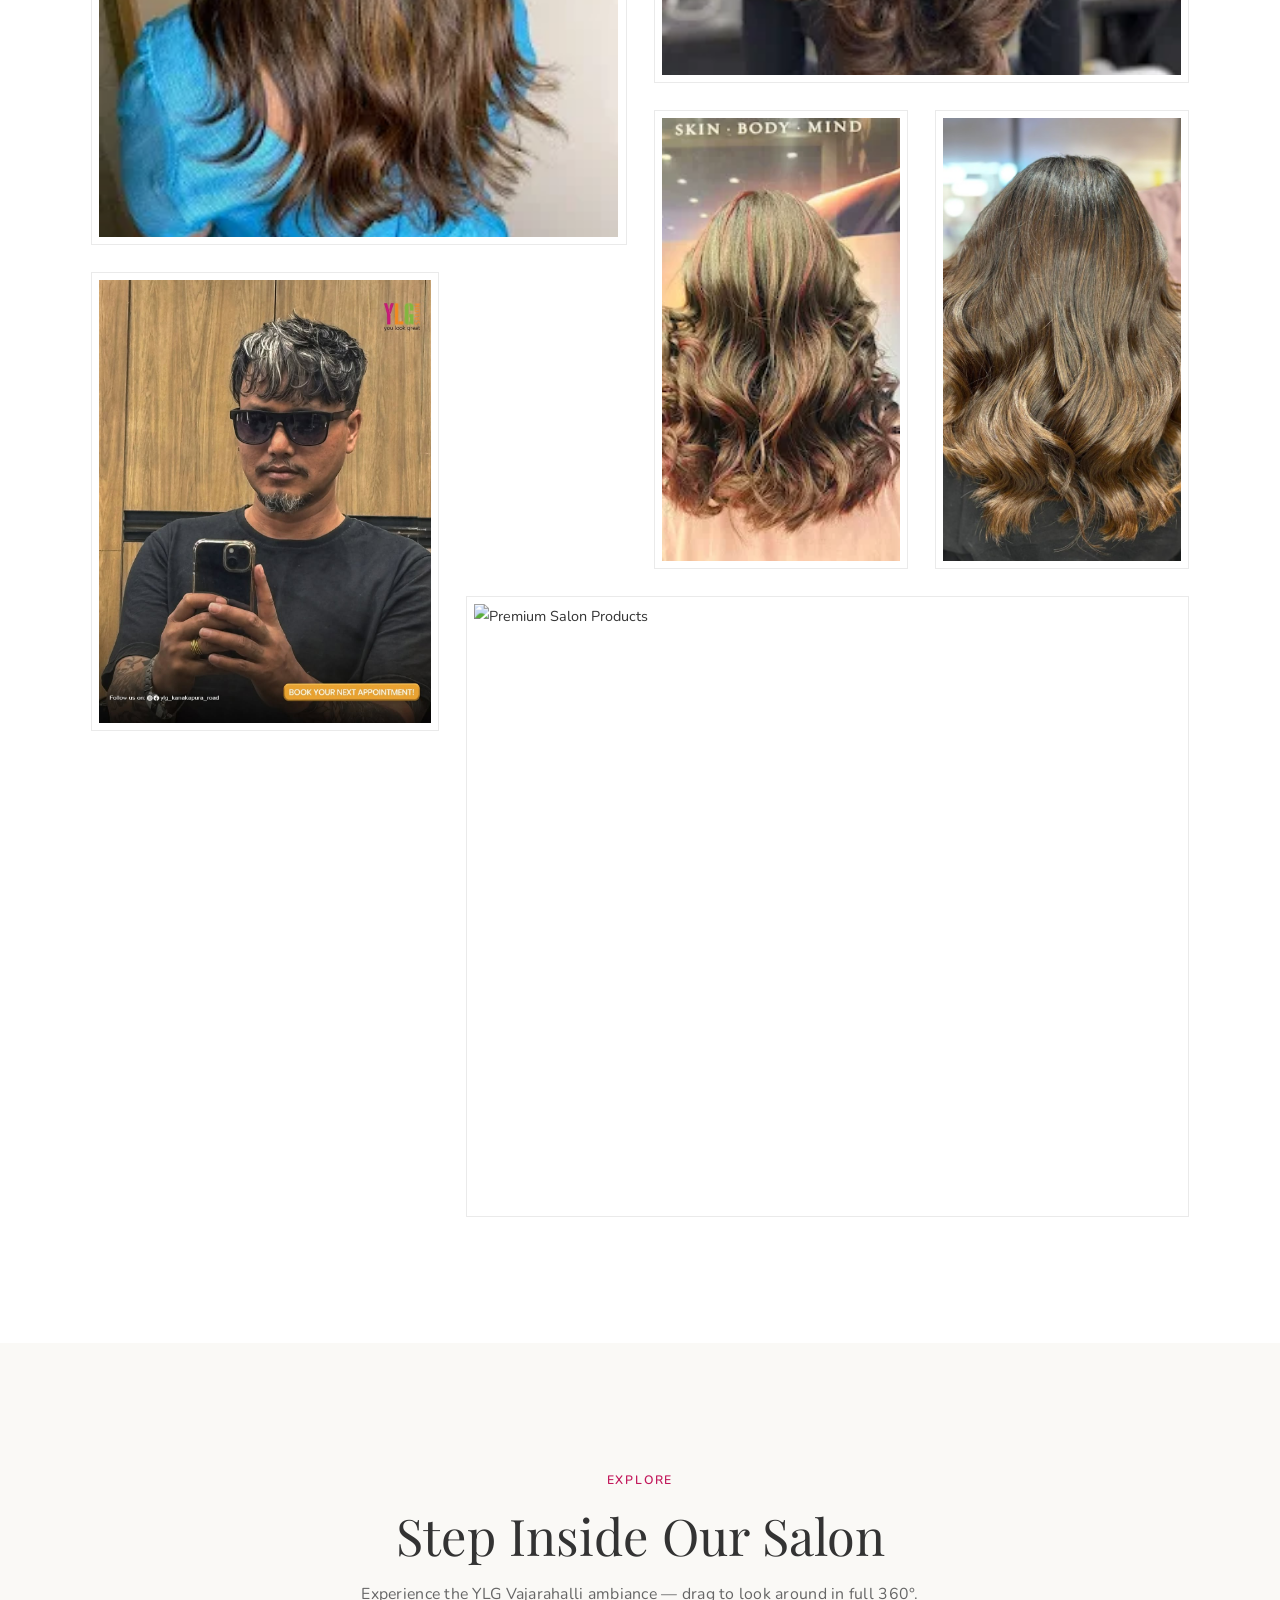
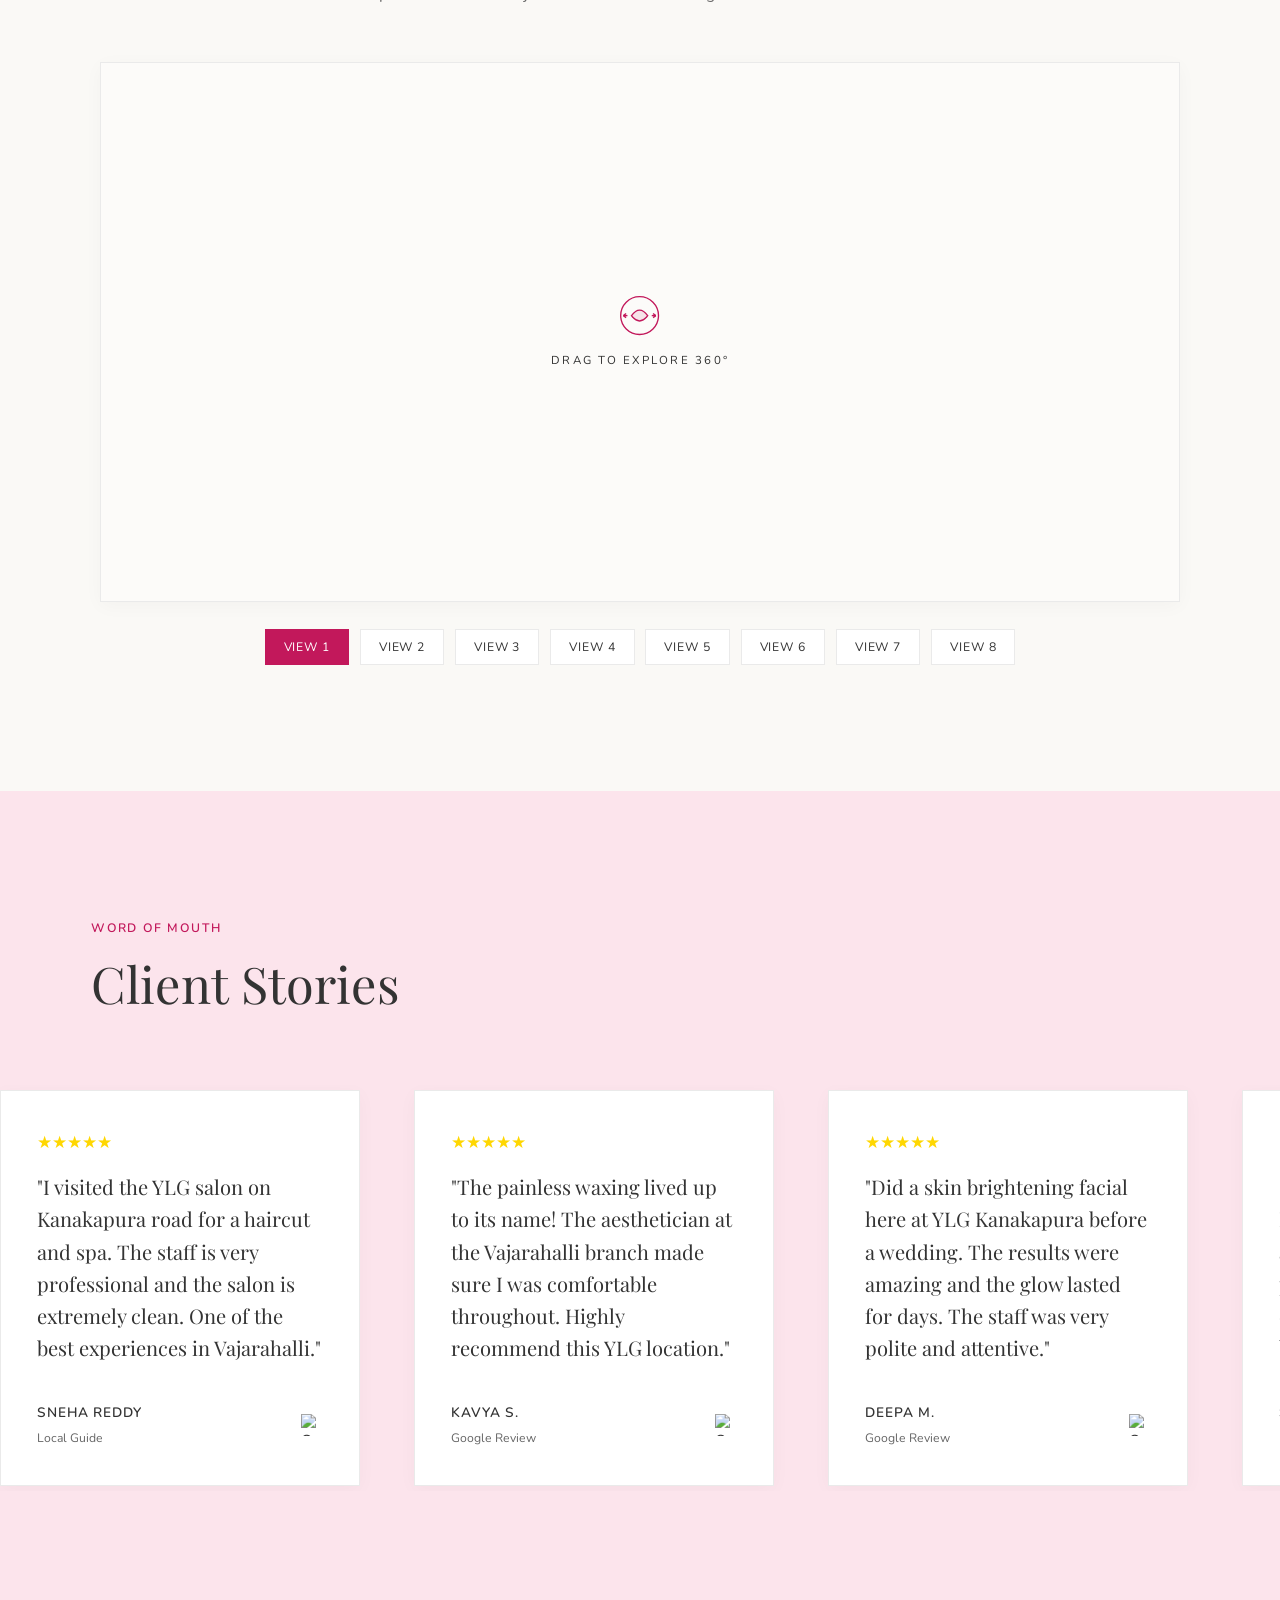
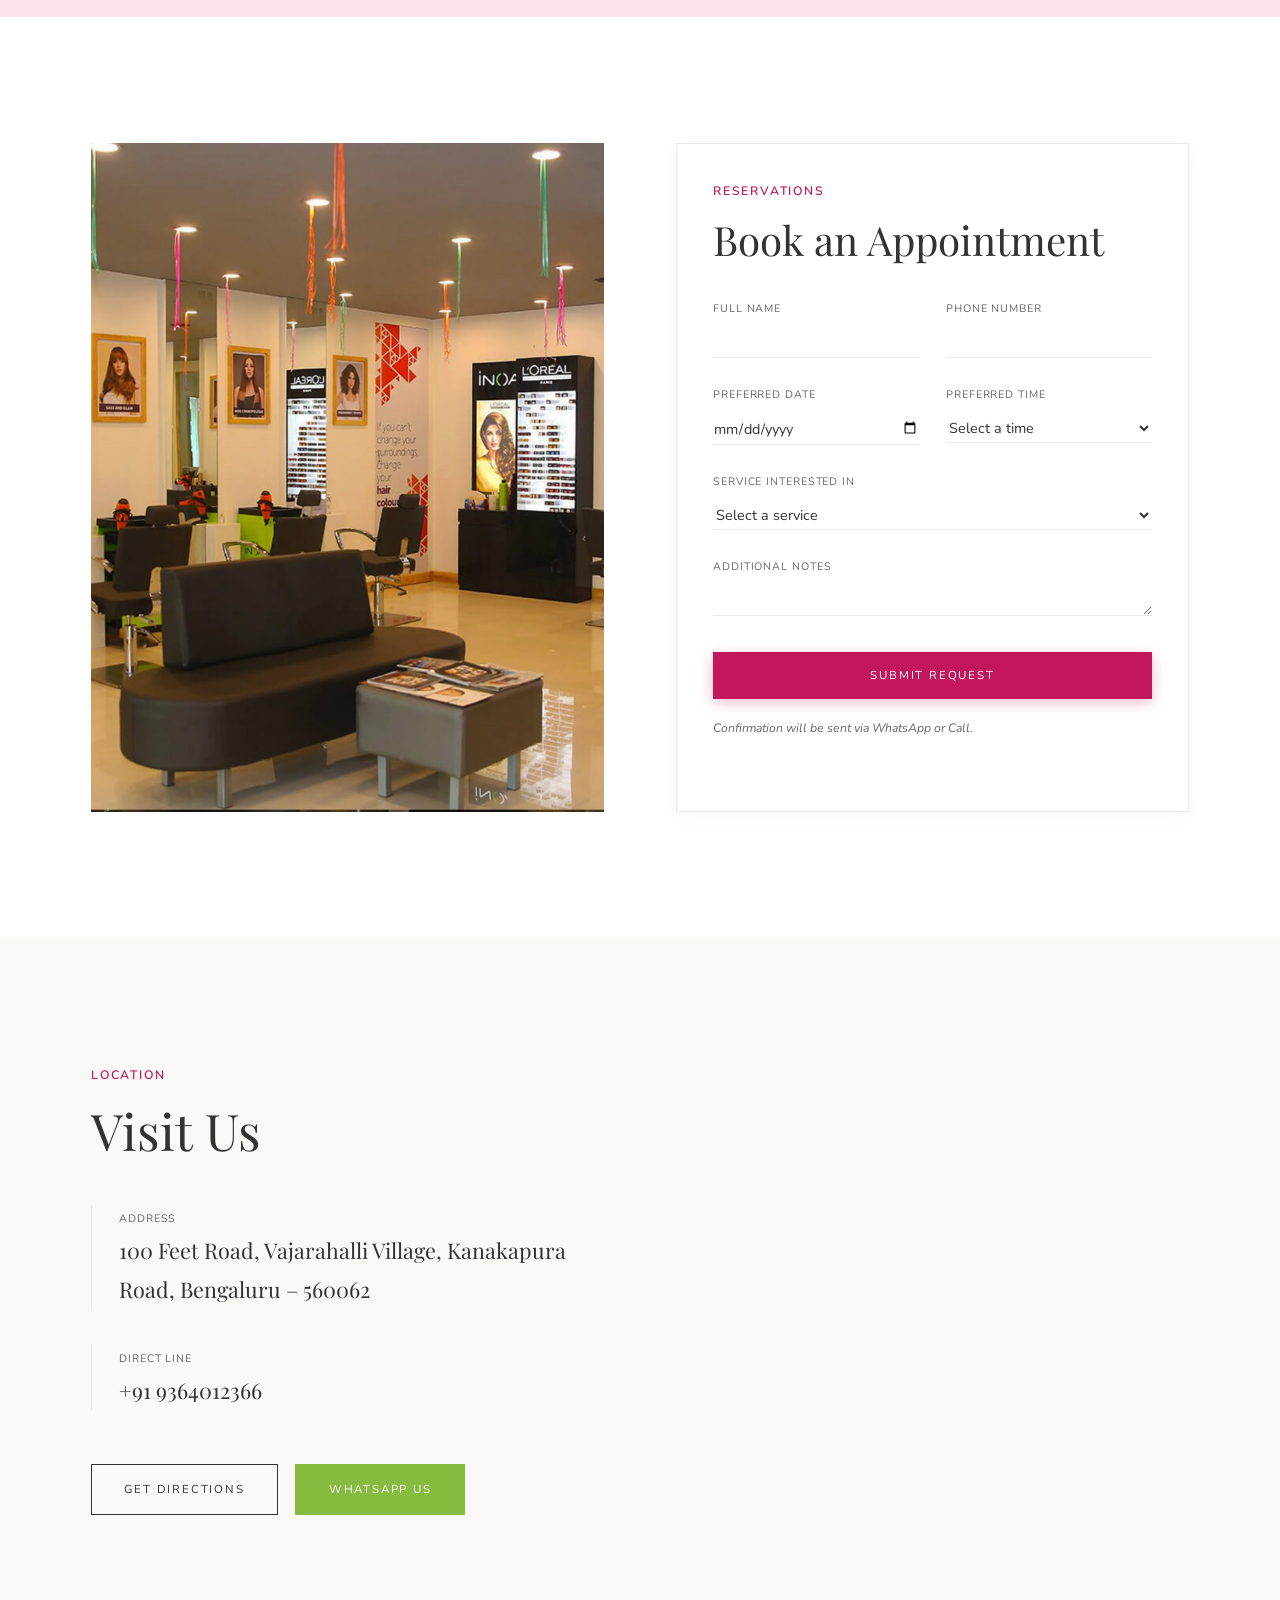
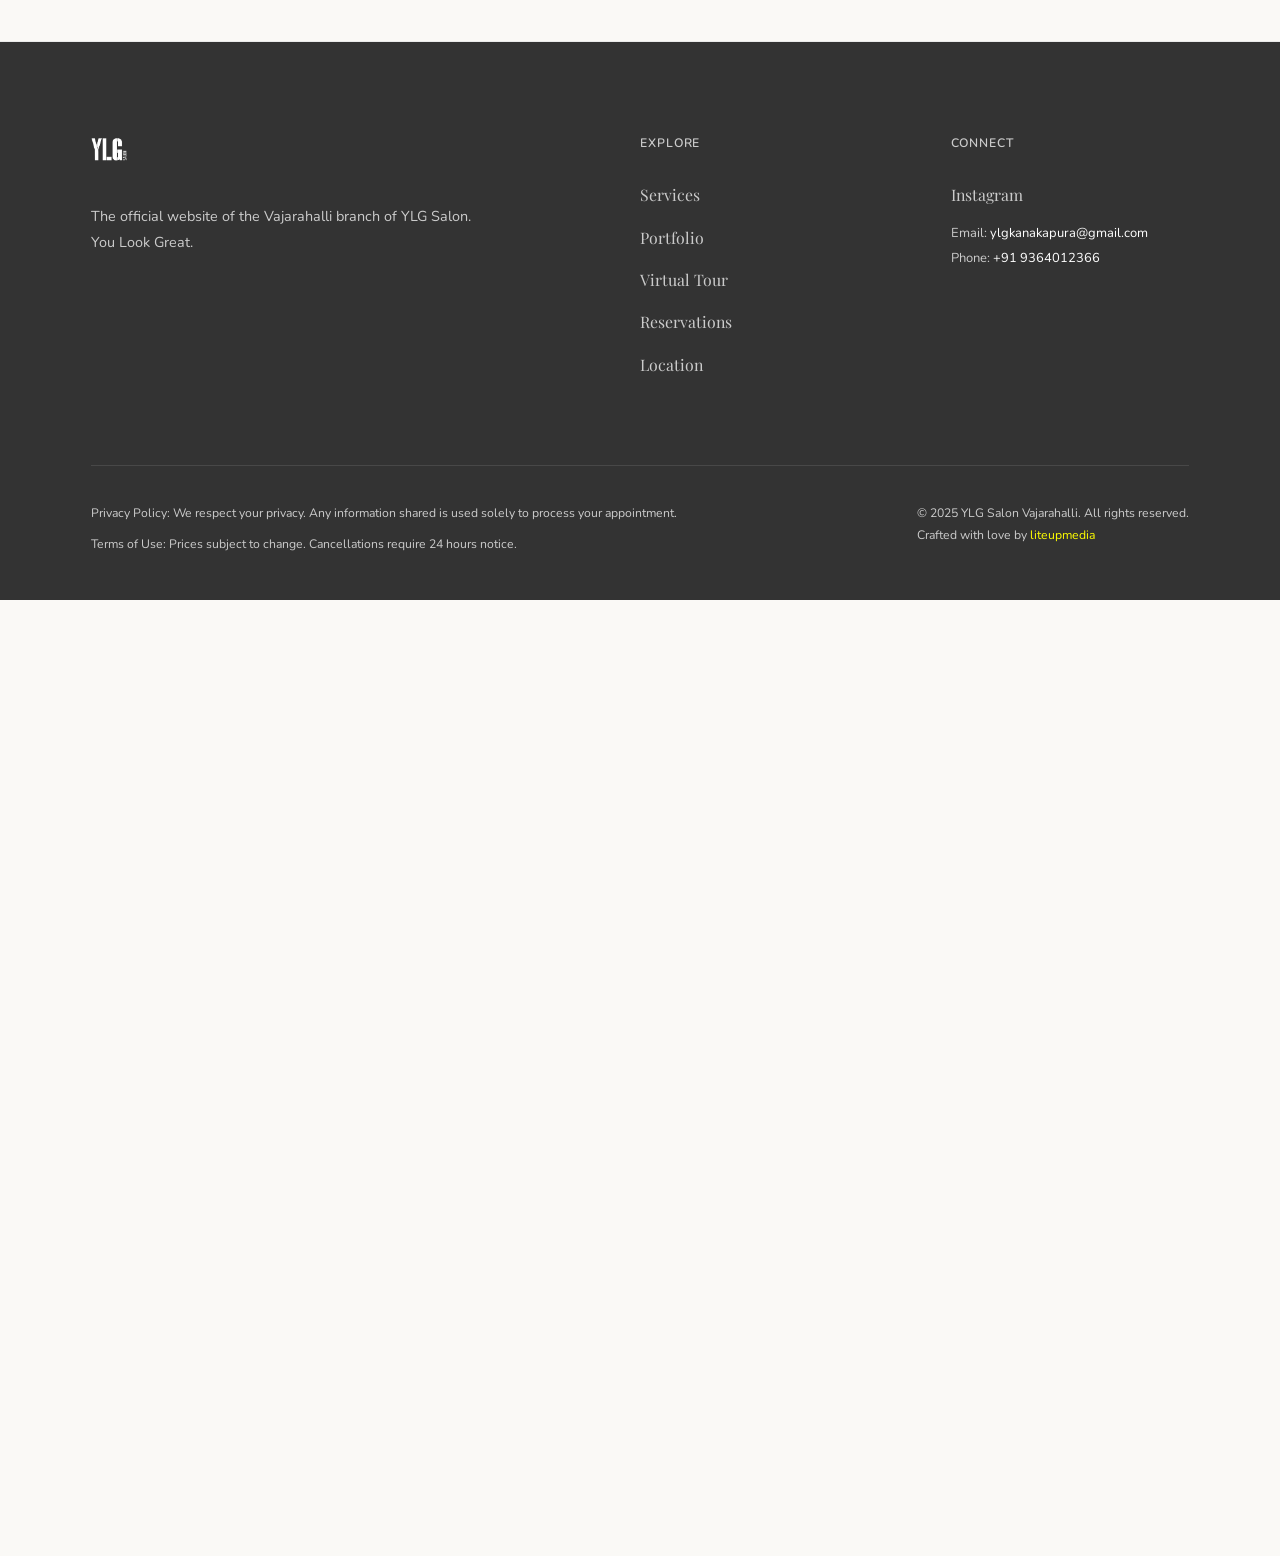
==== commit 39001f5b: "Finalize website UI, add SEO tags, unique descriptions, and security optimizations" ====
--- a/index.html
+++ b/index.html
@@ -3,6 +3,14 @@
 <head>
   <meta charset="UTF-8">
   <title>YLG Salon Vajarahalli</title>
+    <!-- SEO and Open Graph Meta Tags -->
+    <meta property="og:title" content="YLG Salon Vajarahalli | Premium Hair & Skin Care">
+    <meta property="og:description" content="YLG Salon Vajarahalli (Kanakpura Branch) offers premium haircare, skincare, waxing, and bridal services. Book your appointment today.">
+    <meta property="og:image" content="https://ylgvajarahalli.in/assets/logo.png">
+    <meta property="og:url" content="https://ylgvajarahalli.in/">
+    <meta property="og:type" content="website">
+    <meta name="twitter:card" content="summary_large_image">
+    <link rel="apple-touch-icon" href="assets/logo.png">
   <link rel="icon" type="image/png" href="assets/logo.png">
   <script>
     // Detect device and redirect immediately before any render
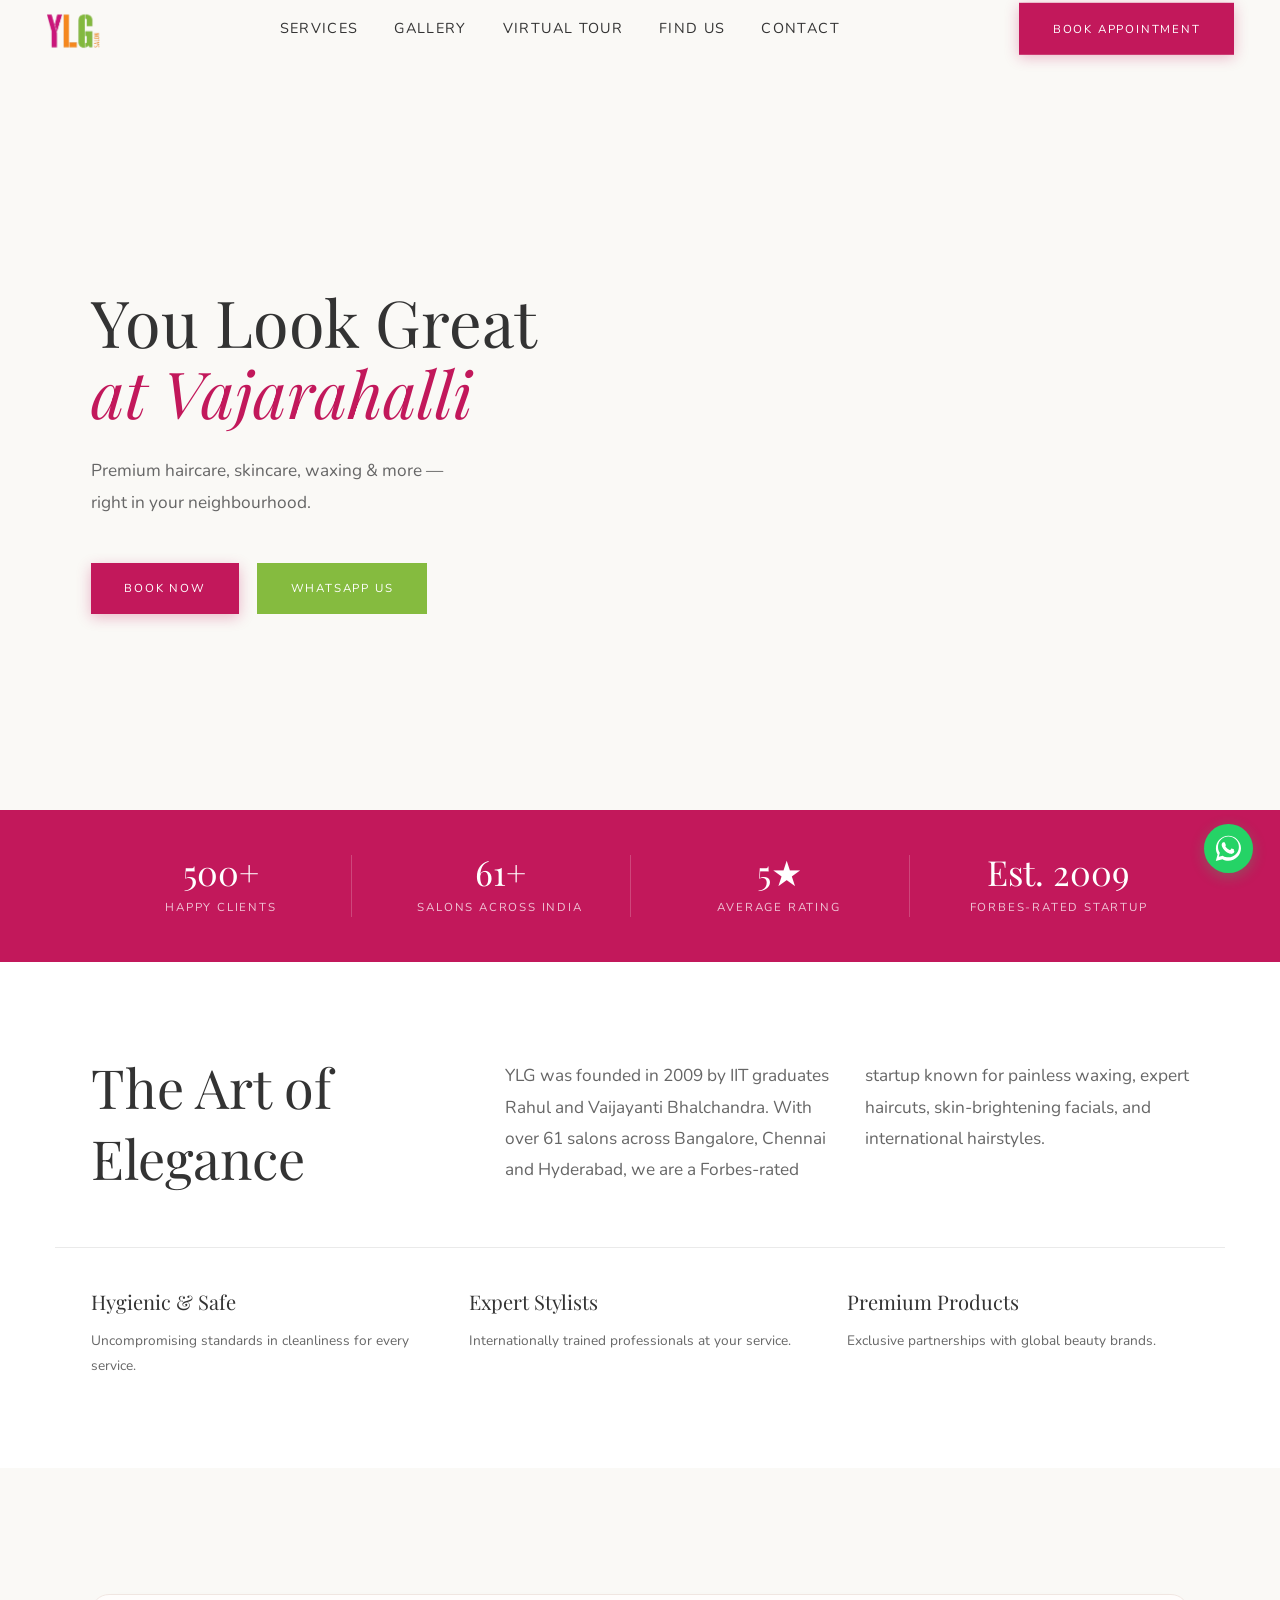
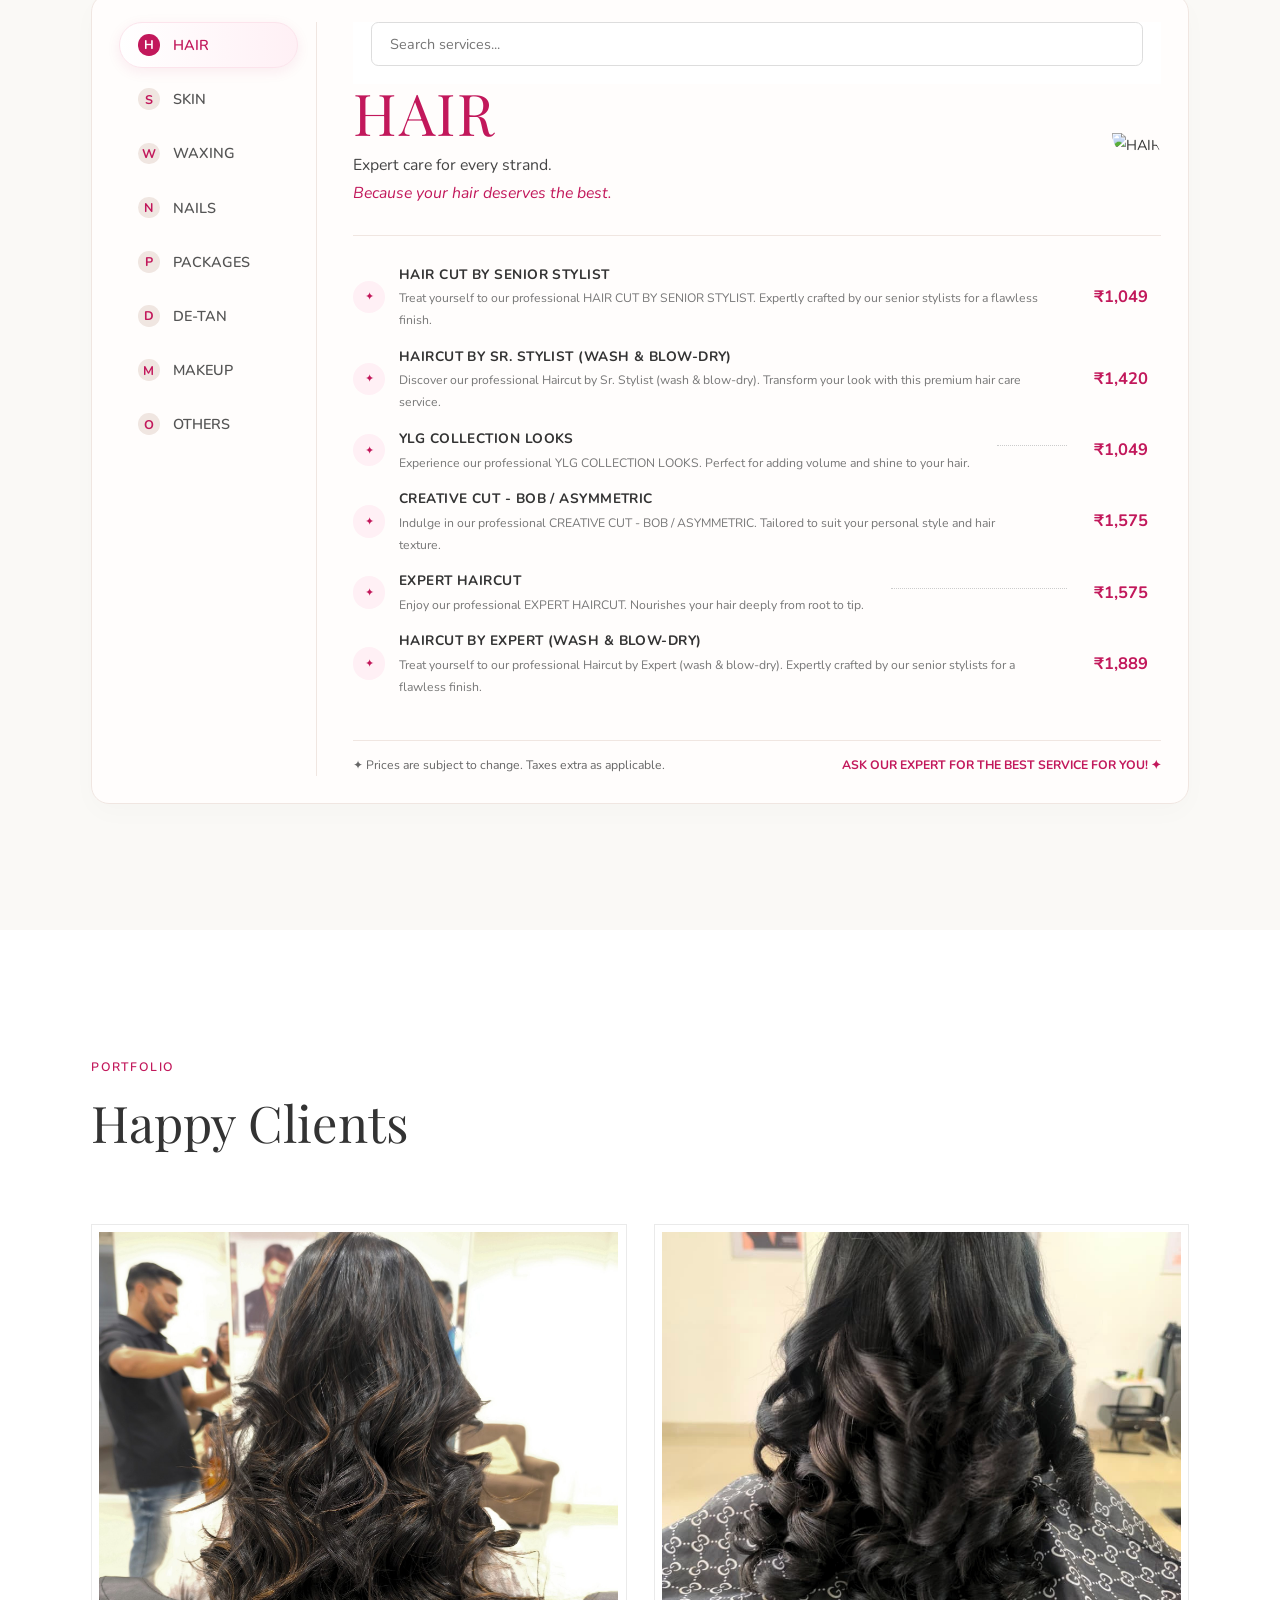
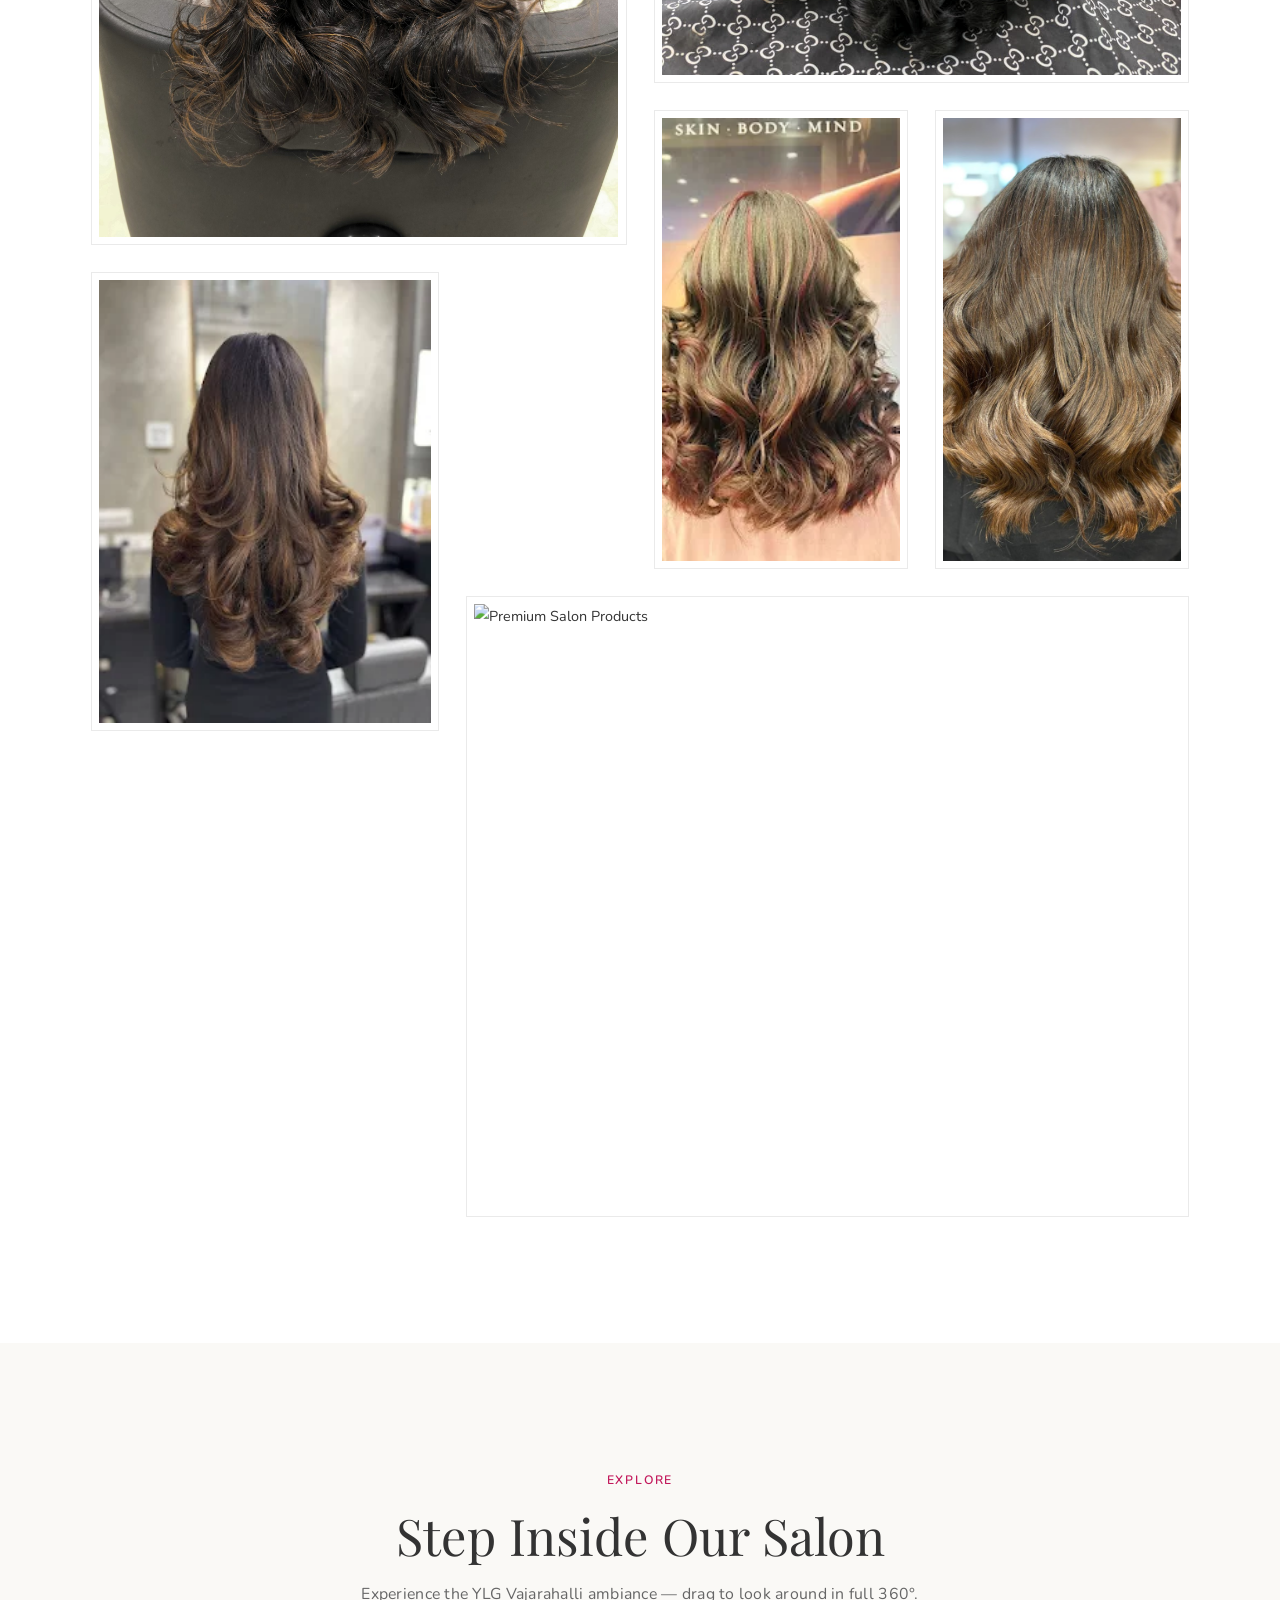
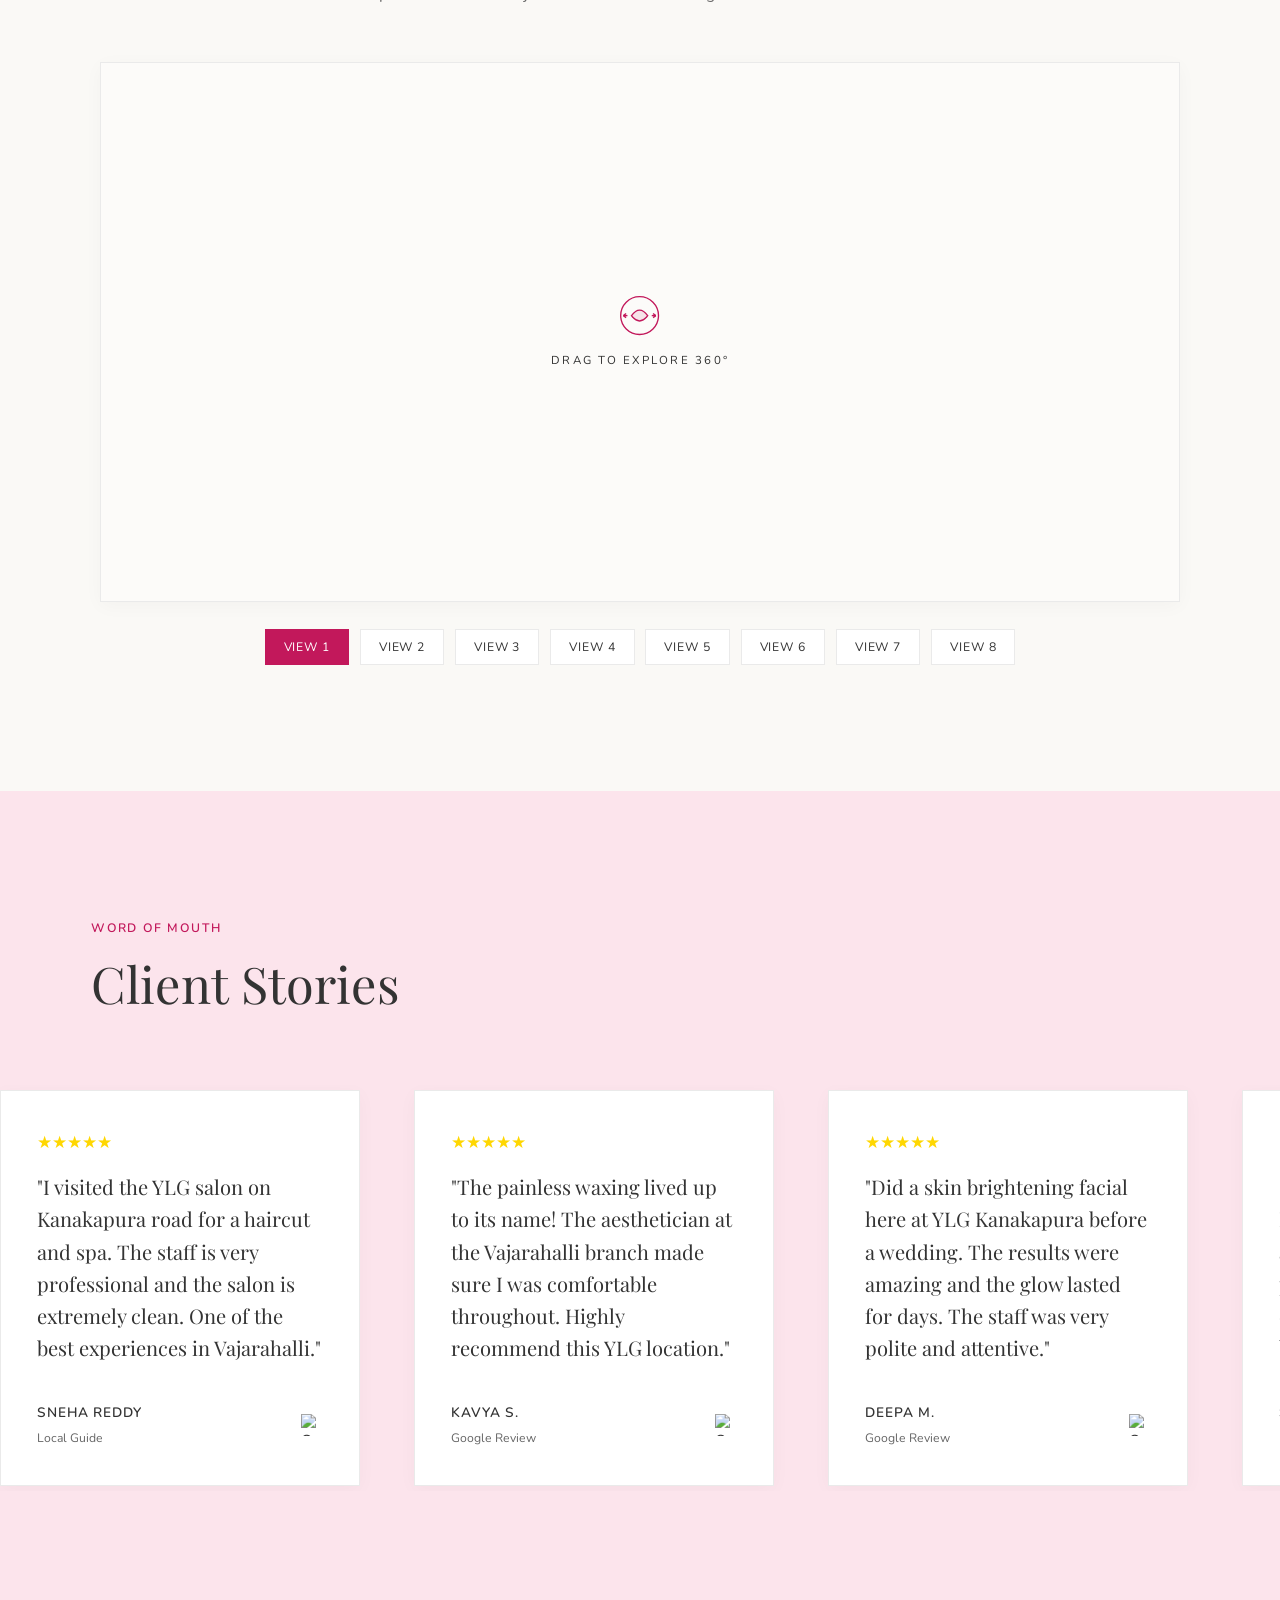
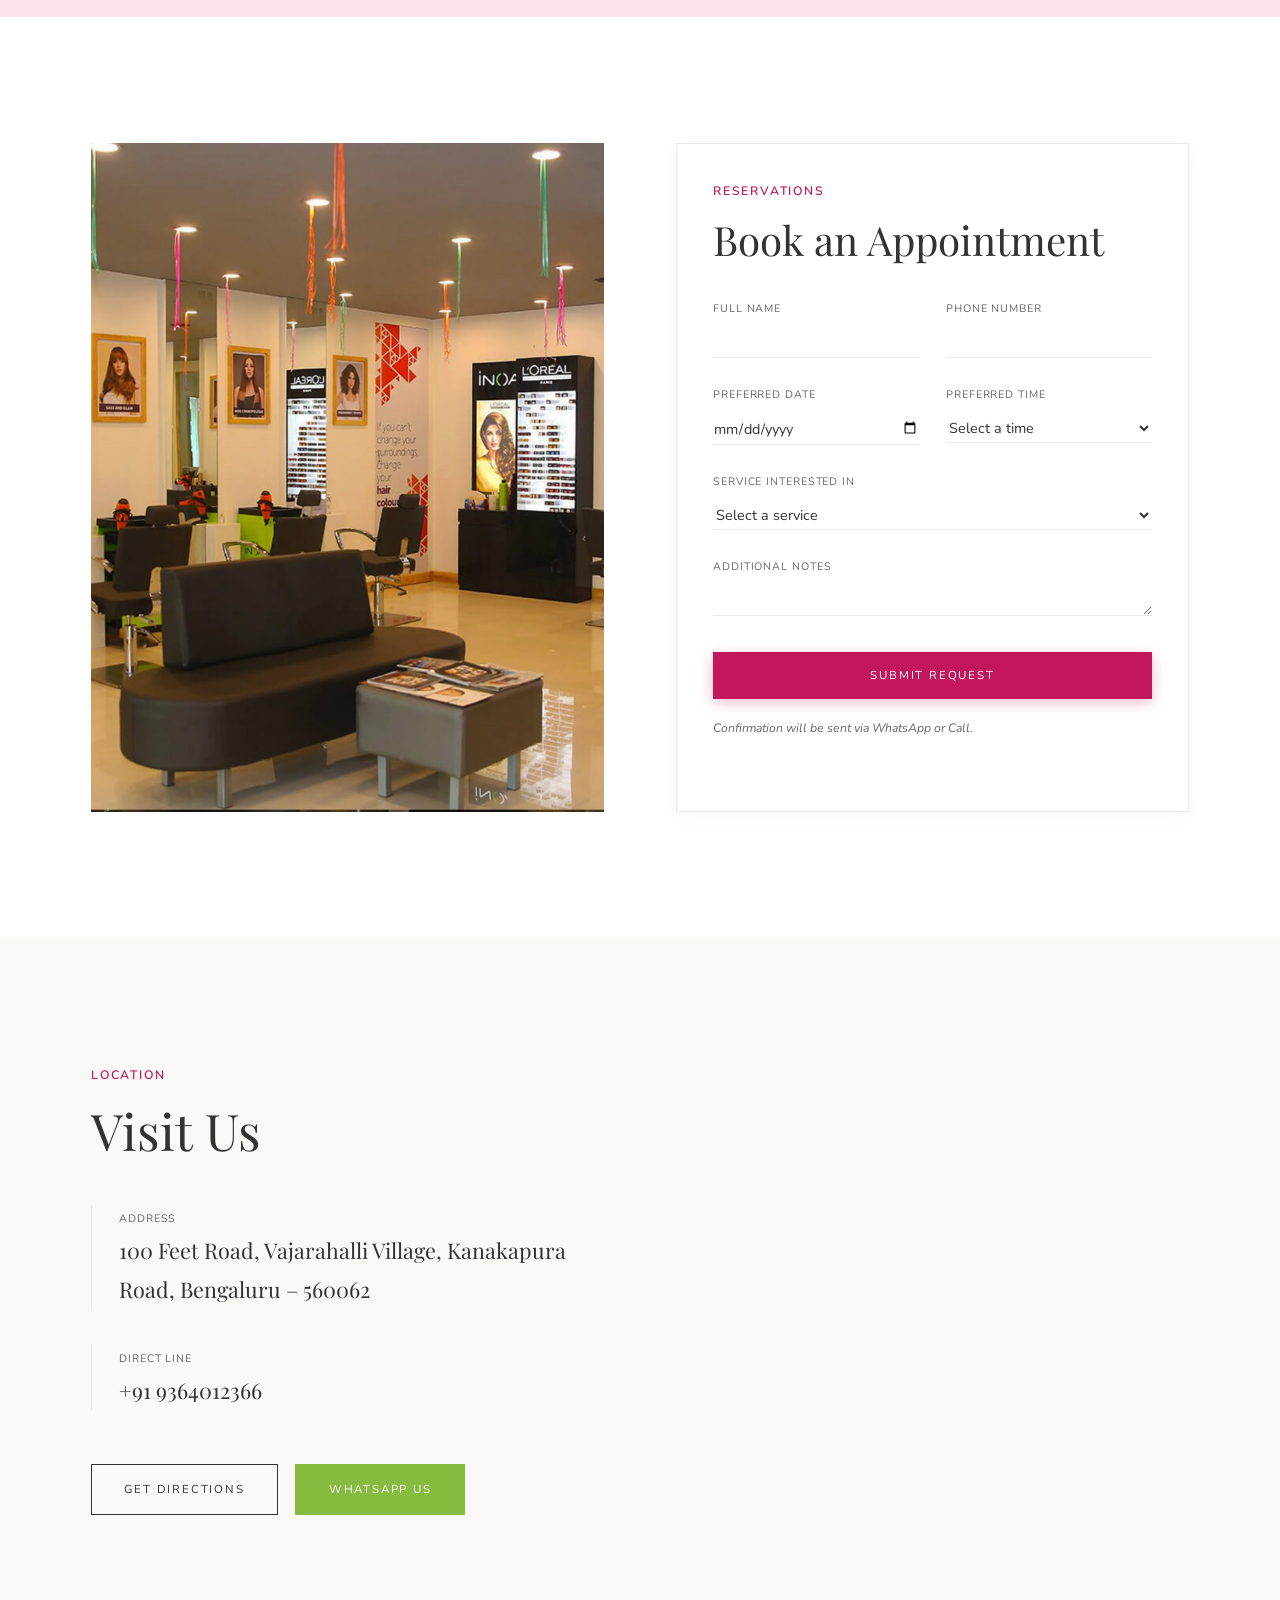
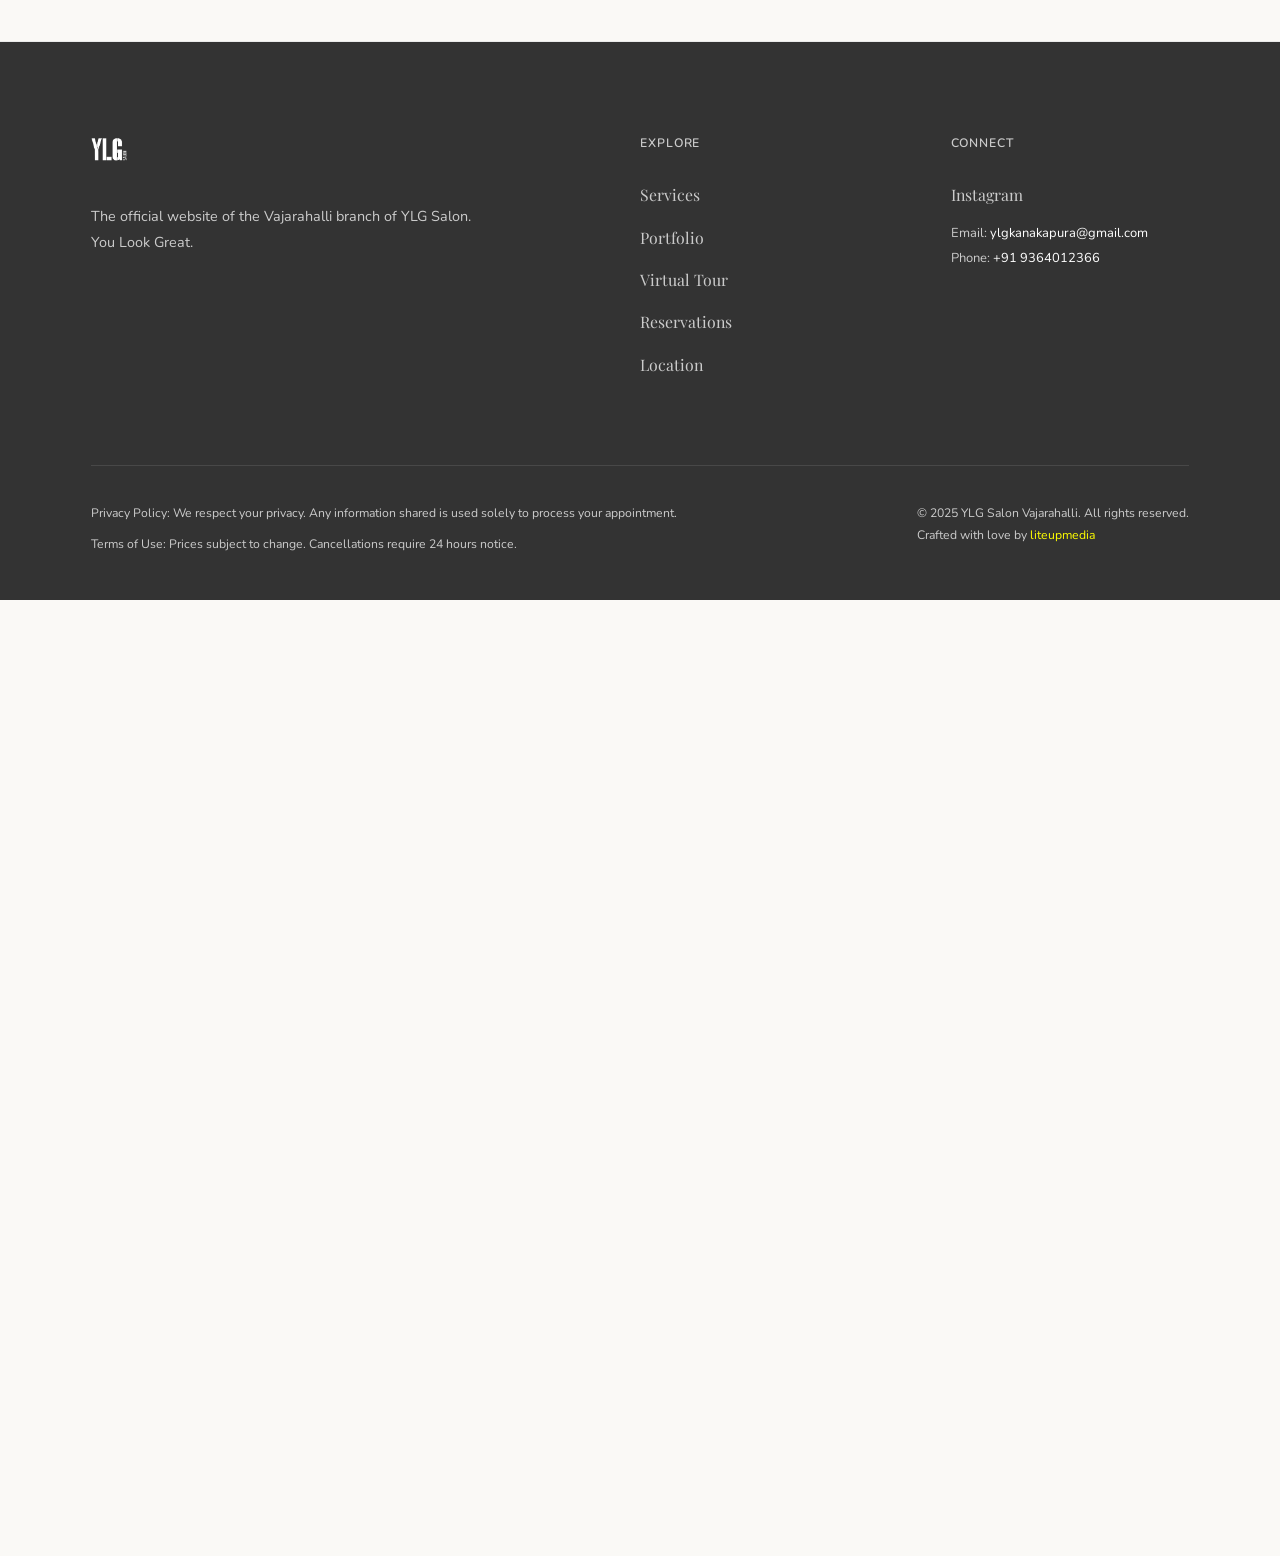
==== commit e09241ce: "Add root favicon.ico from logo for Google Search icon, update favicon link tags" ====
--- a/index.html
+++ b/index.html
@@ -1,20 +1,24 @@
 <!DOCTYPE html>
 <html>
+
 <head>
   <meta charset="UTF-8">
   <title>YLG Salon Vajarahalli</title>
-    <!-- SEO and Open Graph Meta Tags -->
-    <meta property="og:title" content="YLG Salon Vajarahalli | Premium Hair & Skin Care">
-    <meta property="og:description" content="YLG Salon Vajarahalli (Kanakpura Branch) offers premium haircare, skincare, waxing, and bridal services. Book your appointment today.">
-    <meta property="og:image" content="https://ylgvajarahalli.in/assets/logo.png">
-    <meta property="og:url" content="https://ylgvajarahalli.in/">
-    <meta property="og:type" content="website">
-    <meta name="twitter:card" content="summary_large_image">
+  <!-- SEO and Open Graph Meta Tags -->
+  <meta property="og:title" content="YLG Salon Vajarahalli | Premium Hair & Skin Care">
+  <meta property="og:description"
+    content="YLG Salon Vajarahalli (Kanakpura Branch) offers premium haircare, skincare, waxing, and bridal services. Book your appointment today.">
+  <meta property="og:image" content="https://ylgvajarahalli.in/assets/logo.png">
+  <meta property="og:url" content="https://ylgvajarahalli.in/">
+  <meta property="og:type" content="website">
+  <meta name="twitter:card" content="summary_large_image">
+  <link rel="apple-touch-icon" href="assets/logo.png">
+    <link rel="icon" type="image/x-icon" href="/favicon.ico">
+    <link rel="icon" type="image/png" sizes="64x64" href="/favicon.ico">
     <link rel="apple-touch-icon" href="assets/logo.png">
-  <link rel="icon" type="image/png" href="assets/logo.png">
   <script>
     // Detect device and redirect immediately before any render
-    (function() {
+    (function () {
       const isMobile = /Mobi|Android|iPhone|iPad|iPod|BlackBerry|IEMobile|Opera Mini/i.test(navigator.userAgent)
         || window.innerWidth <= 768;
       if (isMobile) {
@@ -25,10 +29,12 @@
     })();
   </script>
 </head>
+
 <body>
   <noscript>
     <a href="desktop.html">Click here if you are on a desktop</a> |
     <a href="mobile.html">Click here if you are on mobile</a>
   </noscript>
 </body>
-</html>
+
+</html>
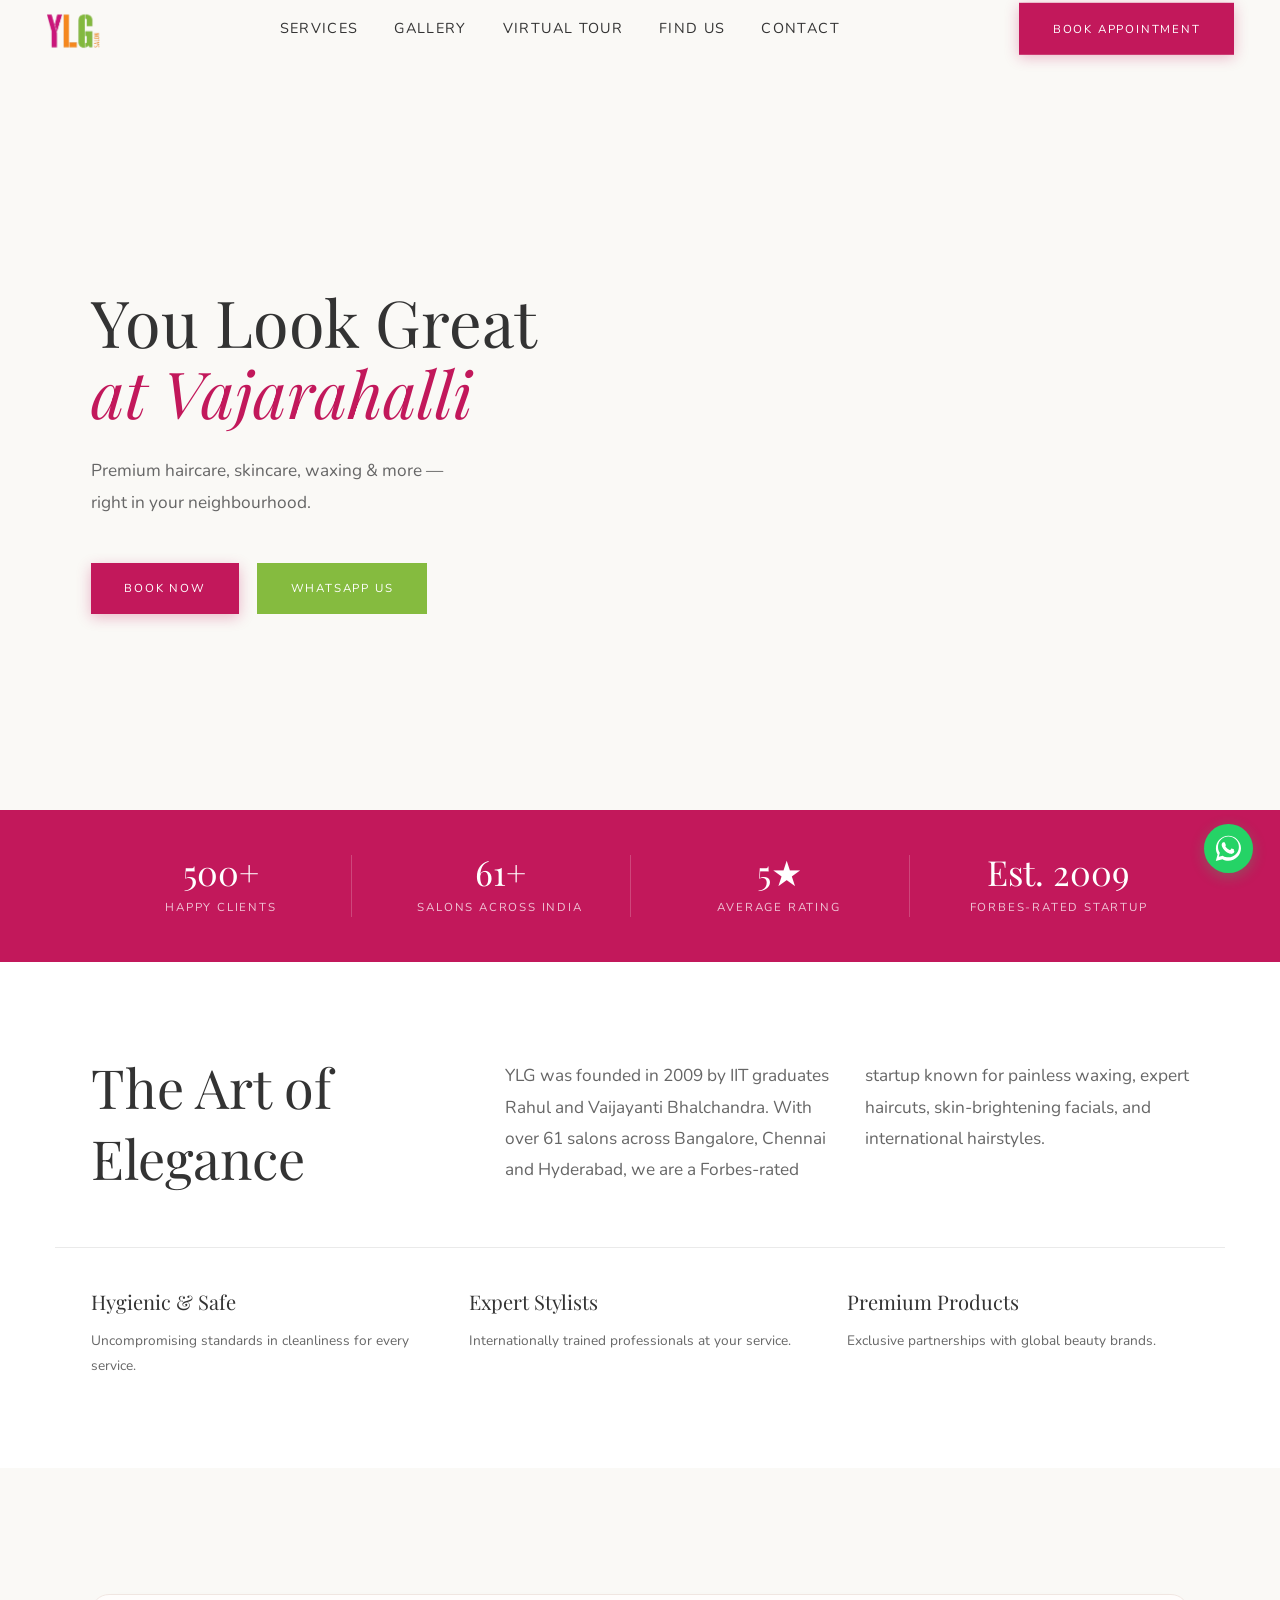
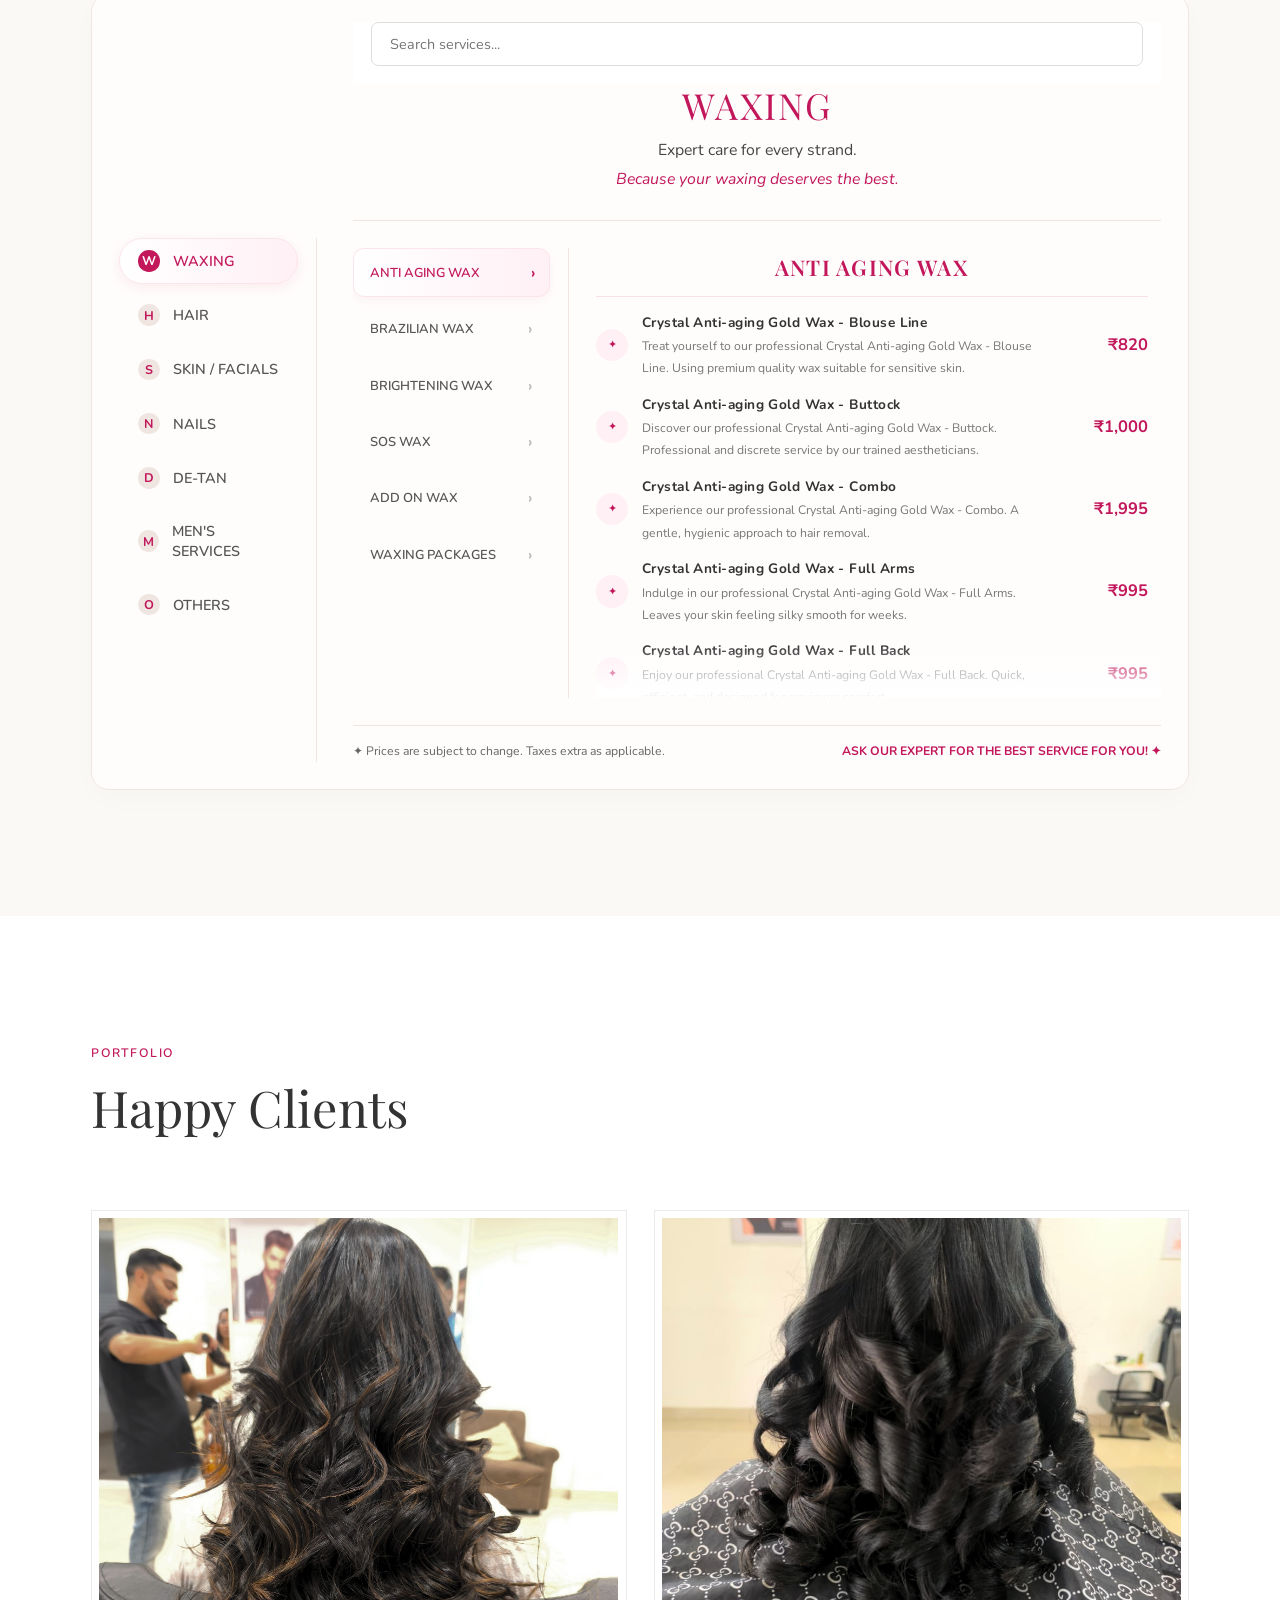
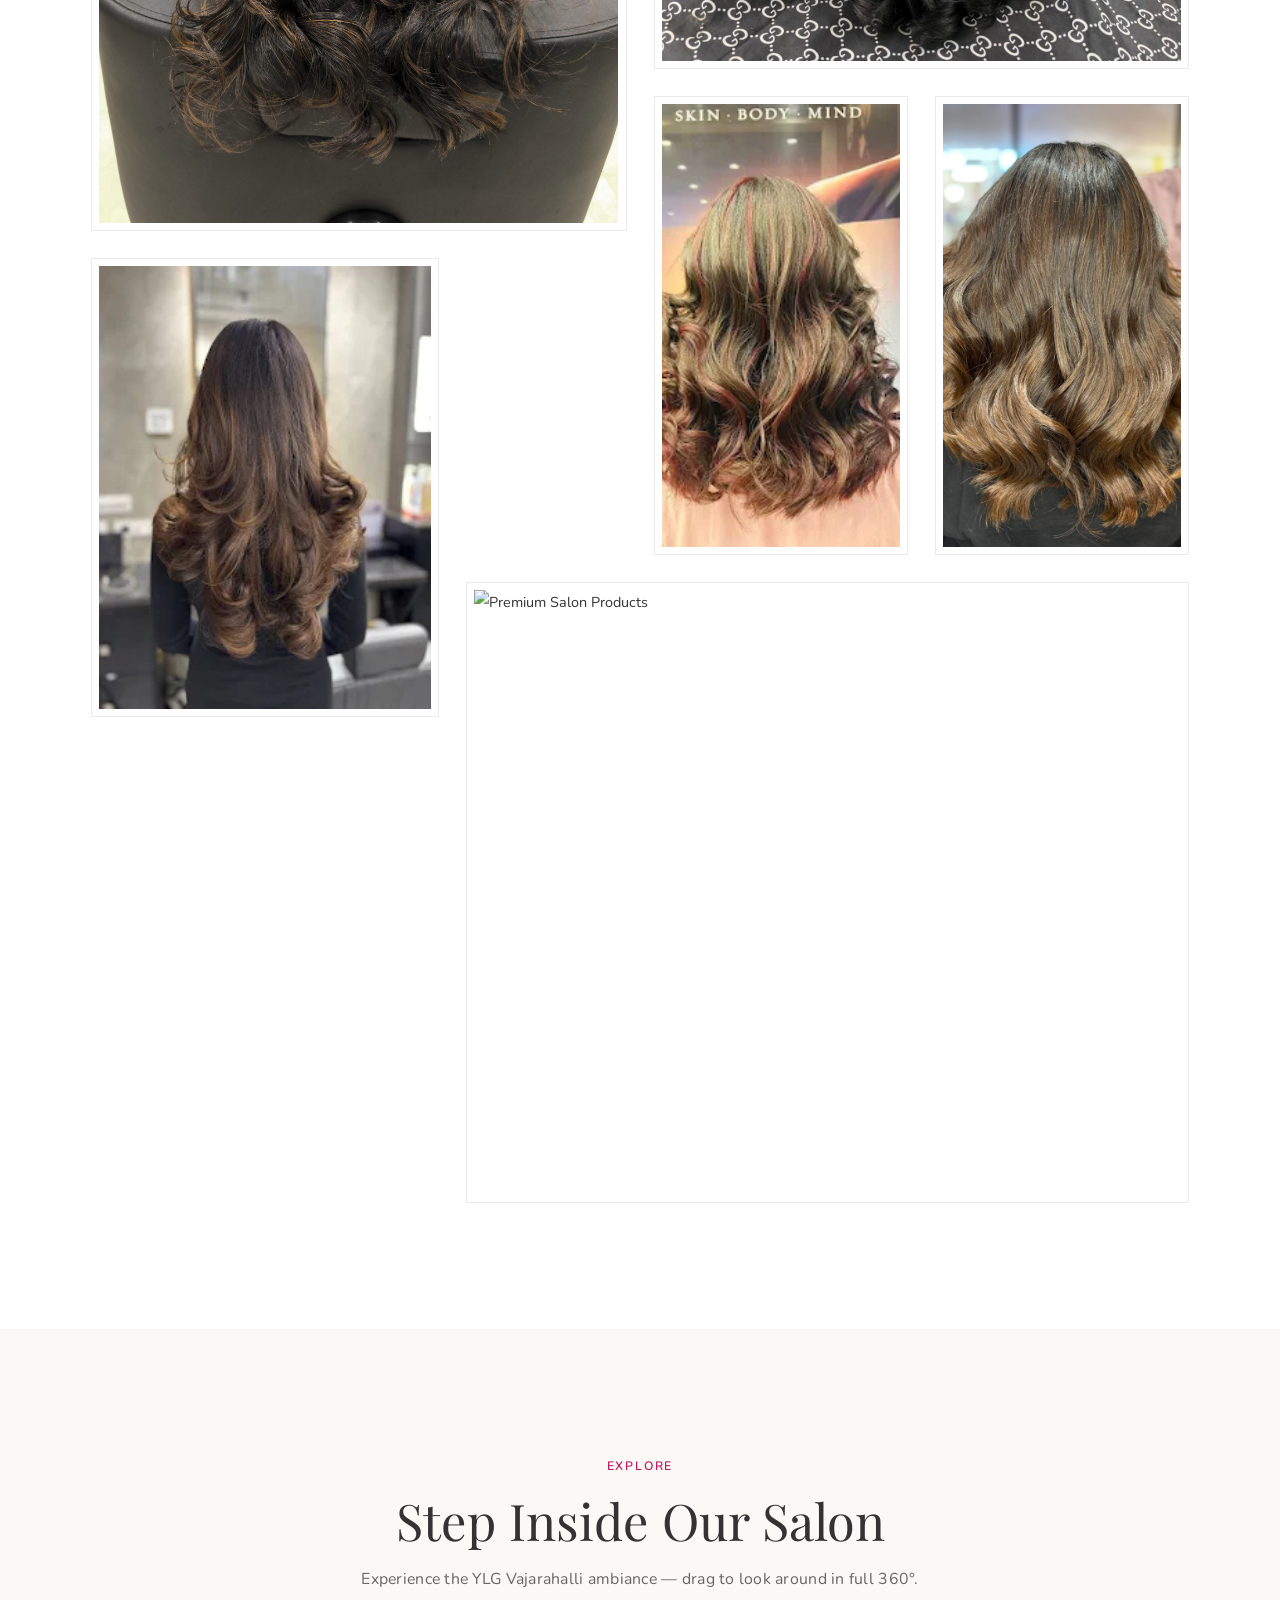
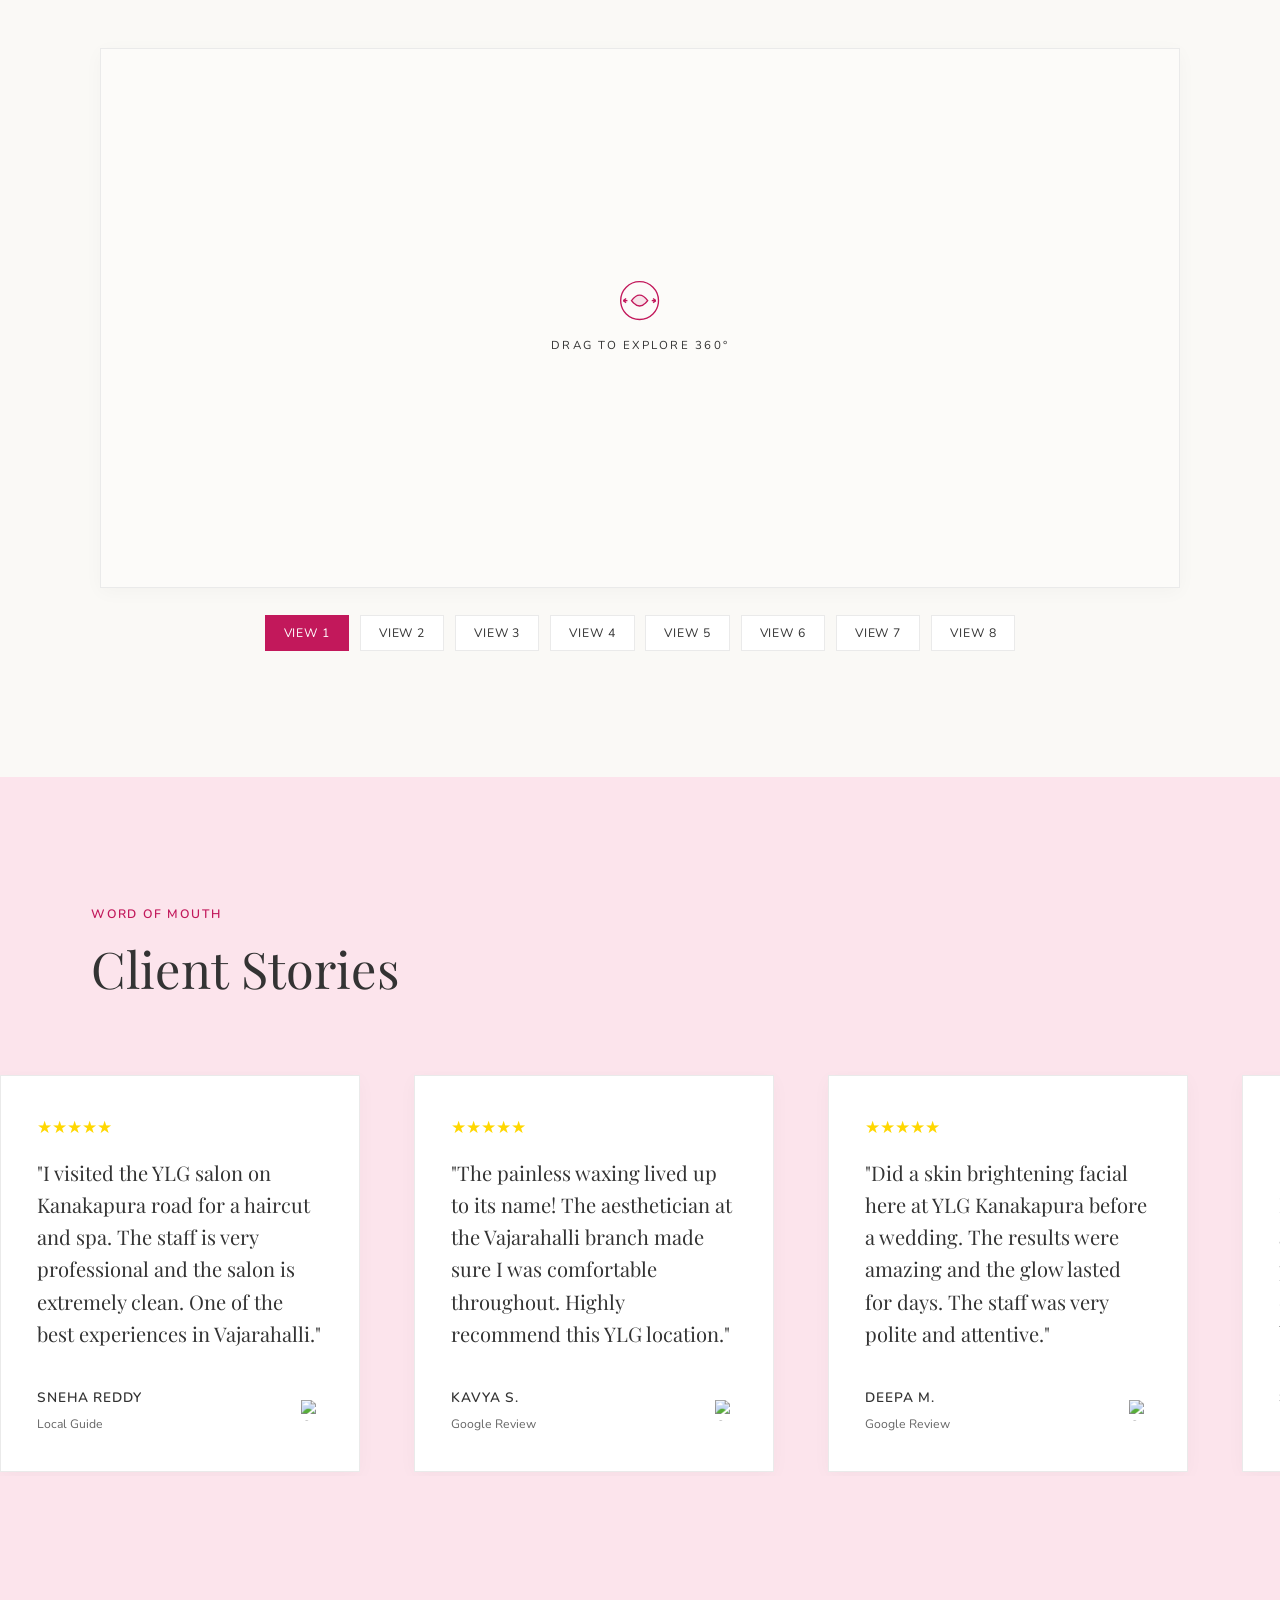
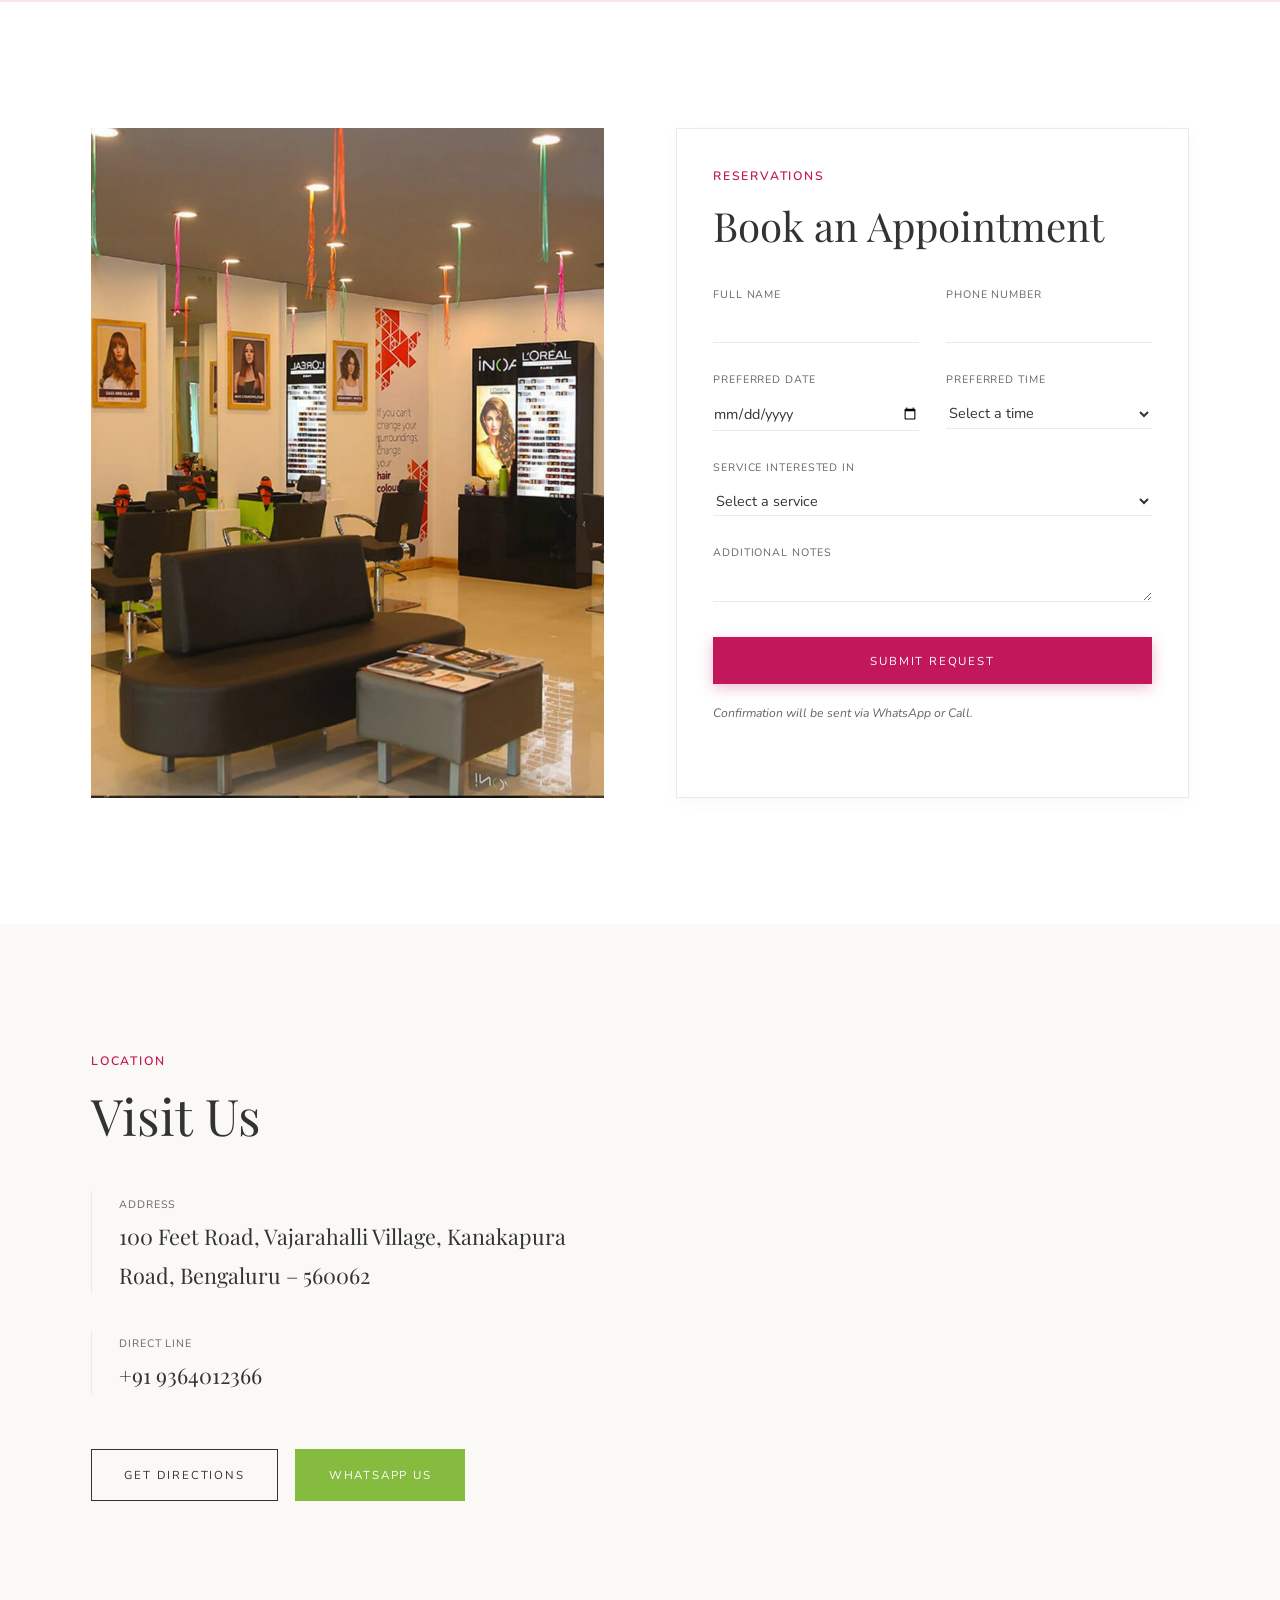
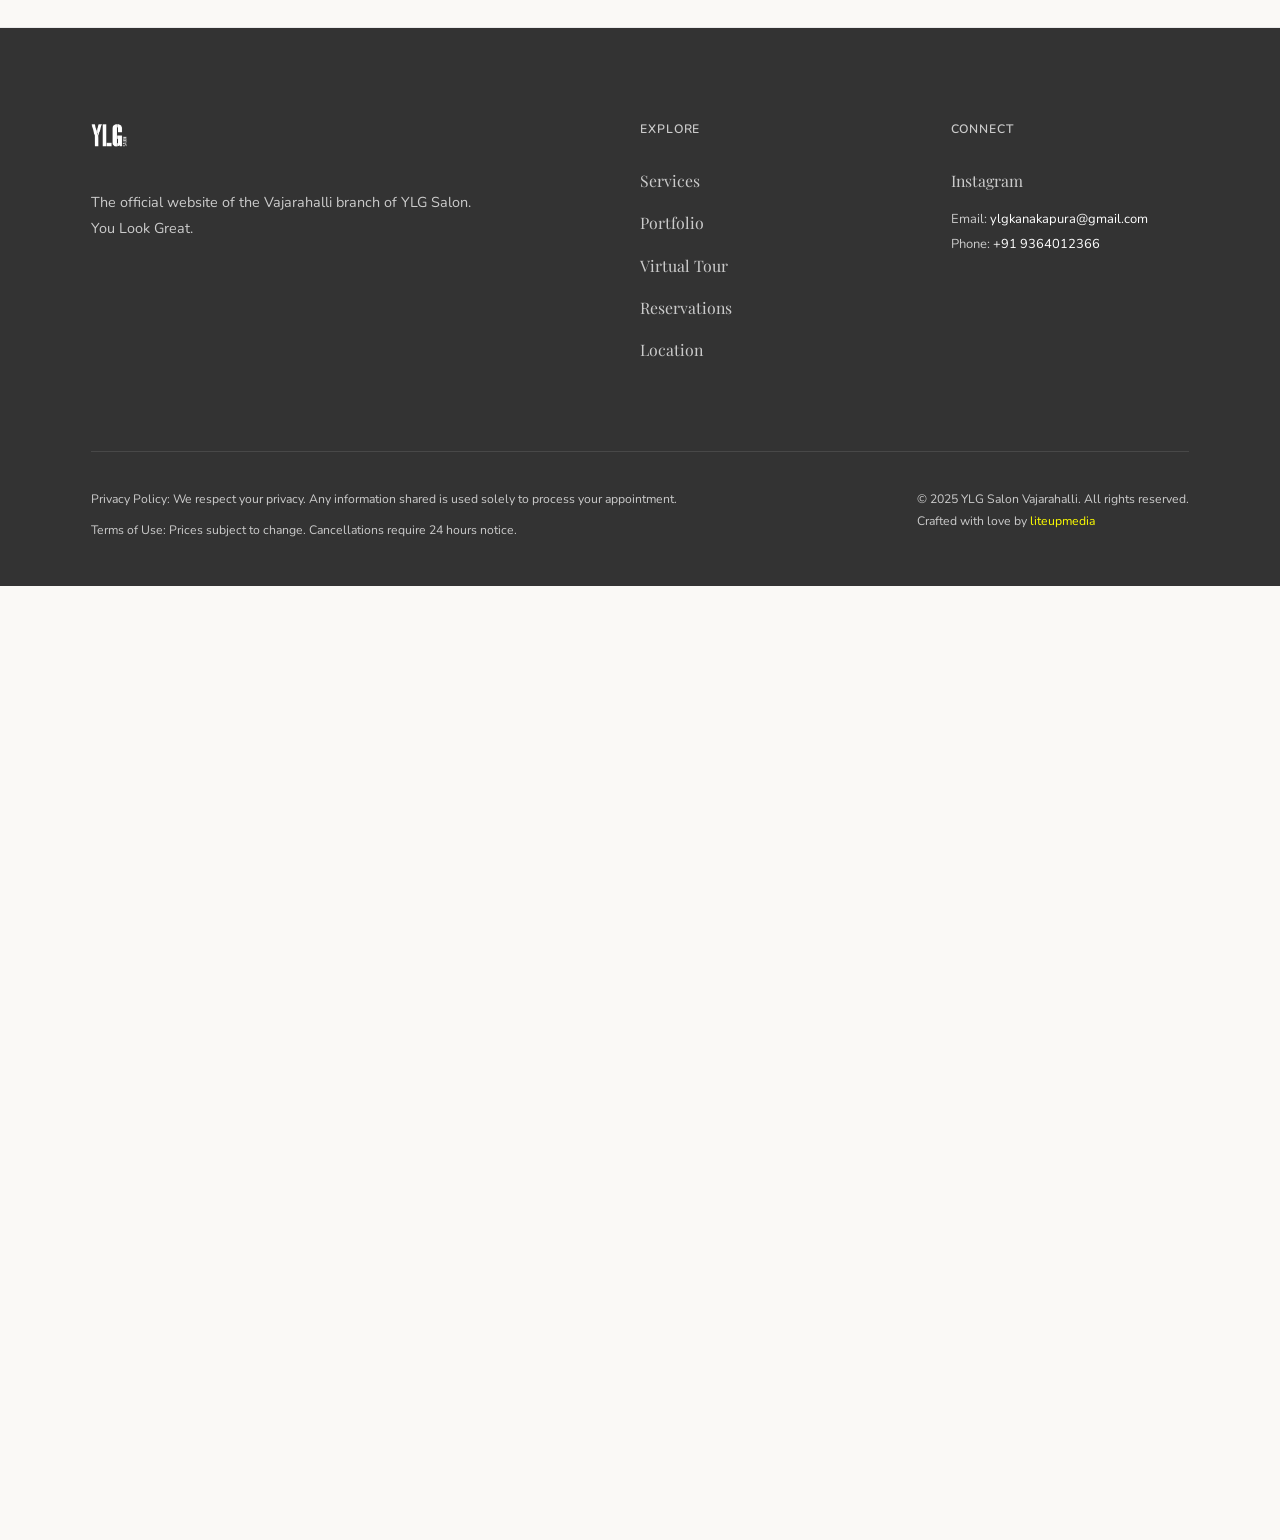
==== commit 5d0dfc8c: "Fix redirect hash fragment preservation and add QR code" ====
--- a/index.html
+++ b/index.html
@@ -21,10 +21,11 @@
     (function () {
       const isMobile = /Mobi|Android|iPhone|iPad|iPod|BlackBerry|IEMobile|Opera Mini/i.test(navigator.userAgent)
         || window.innerWidth <= 768;
+      const hash = window.location.hash;
       if (isMobile) {
-        window.location.replace("mobile.html");
+        window.location.replace("mobile.html" + hash);
       } else {
-        window.location.replace("desktop.html");
+        window.location.replace("desktop.html" + hash);
       }
     })();
   </script>
